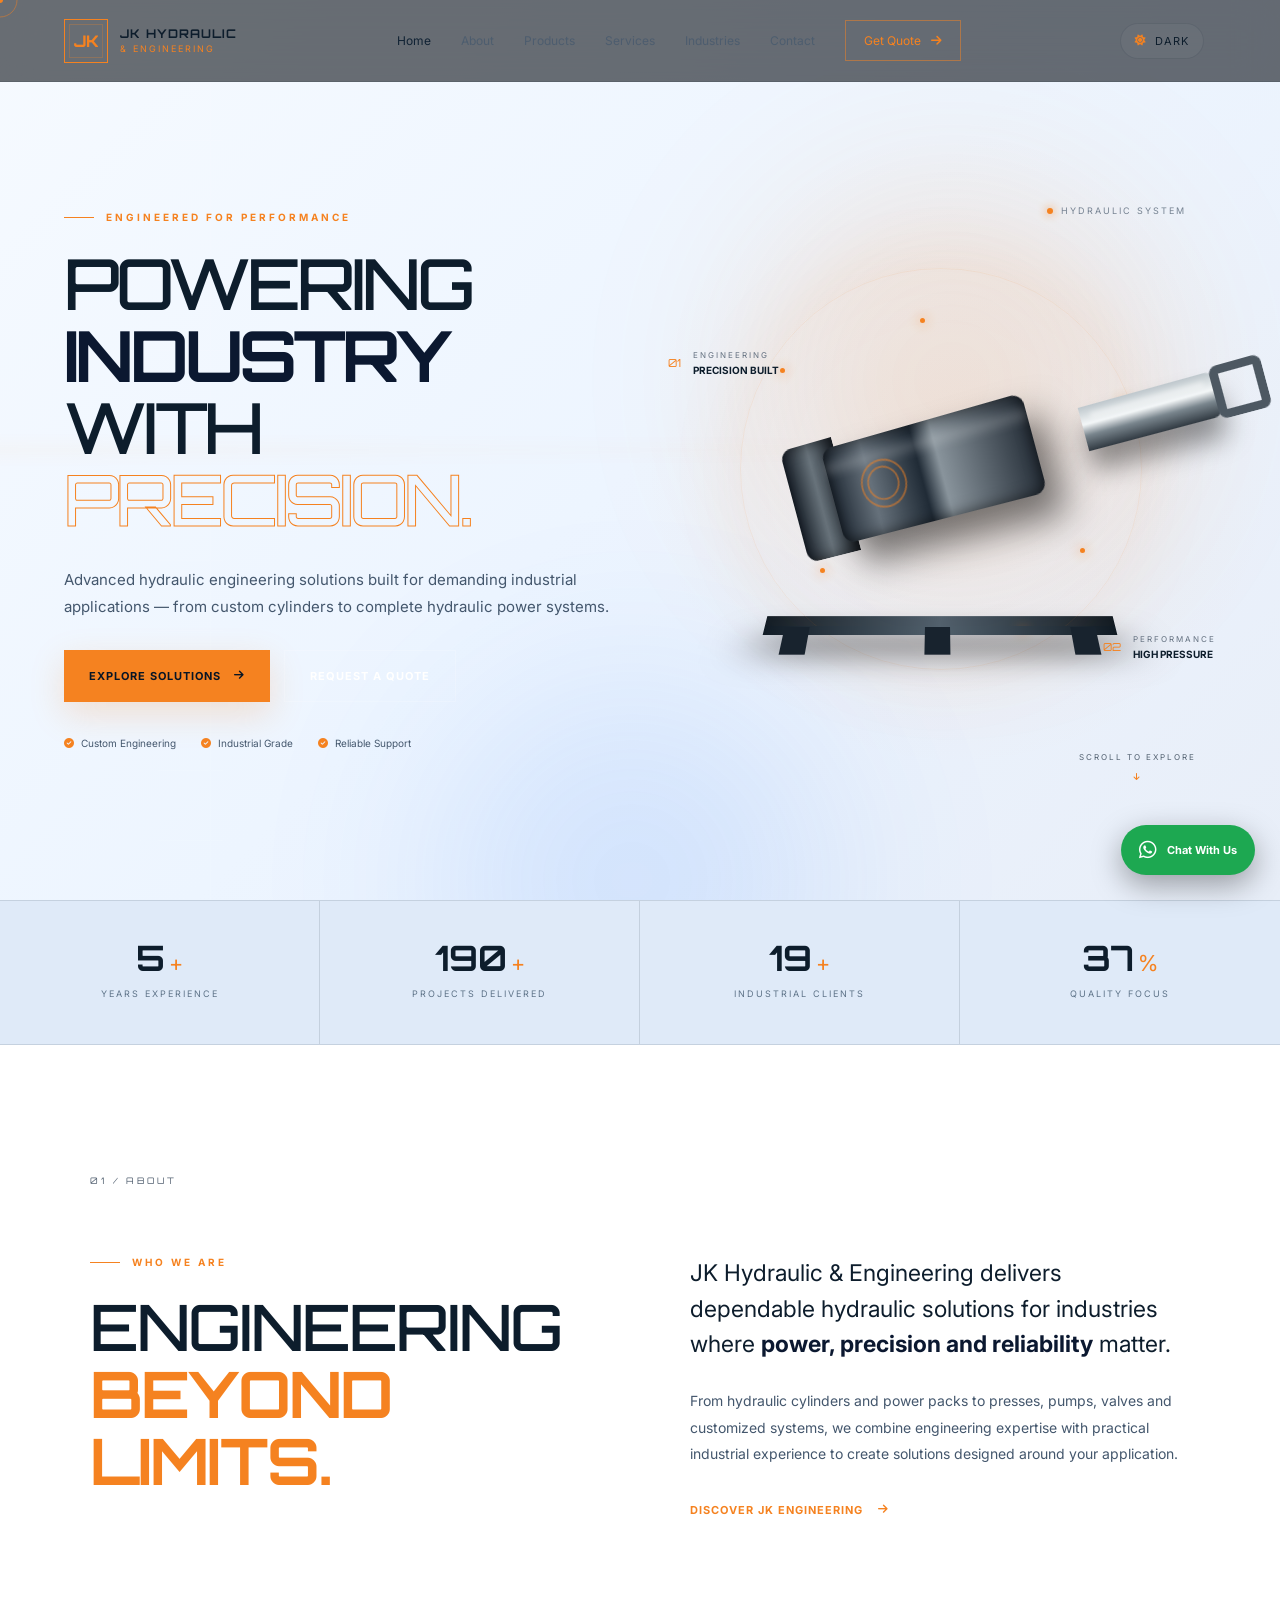
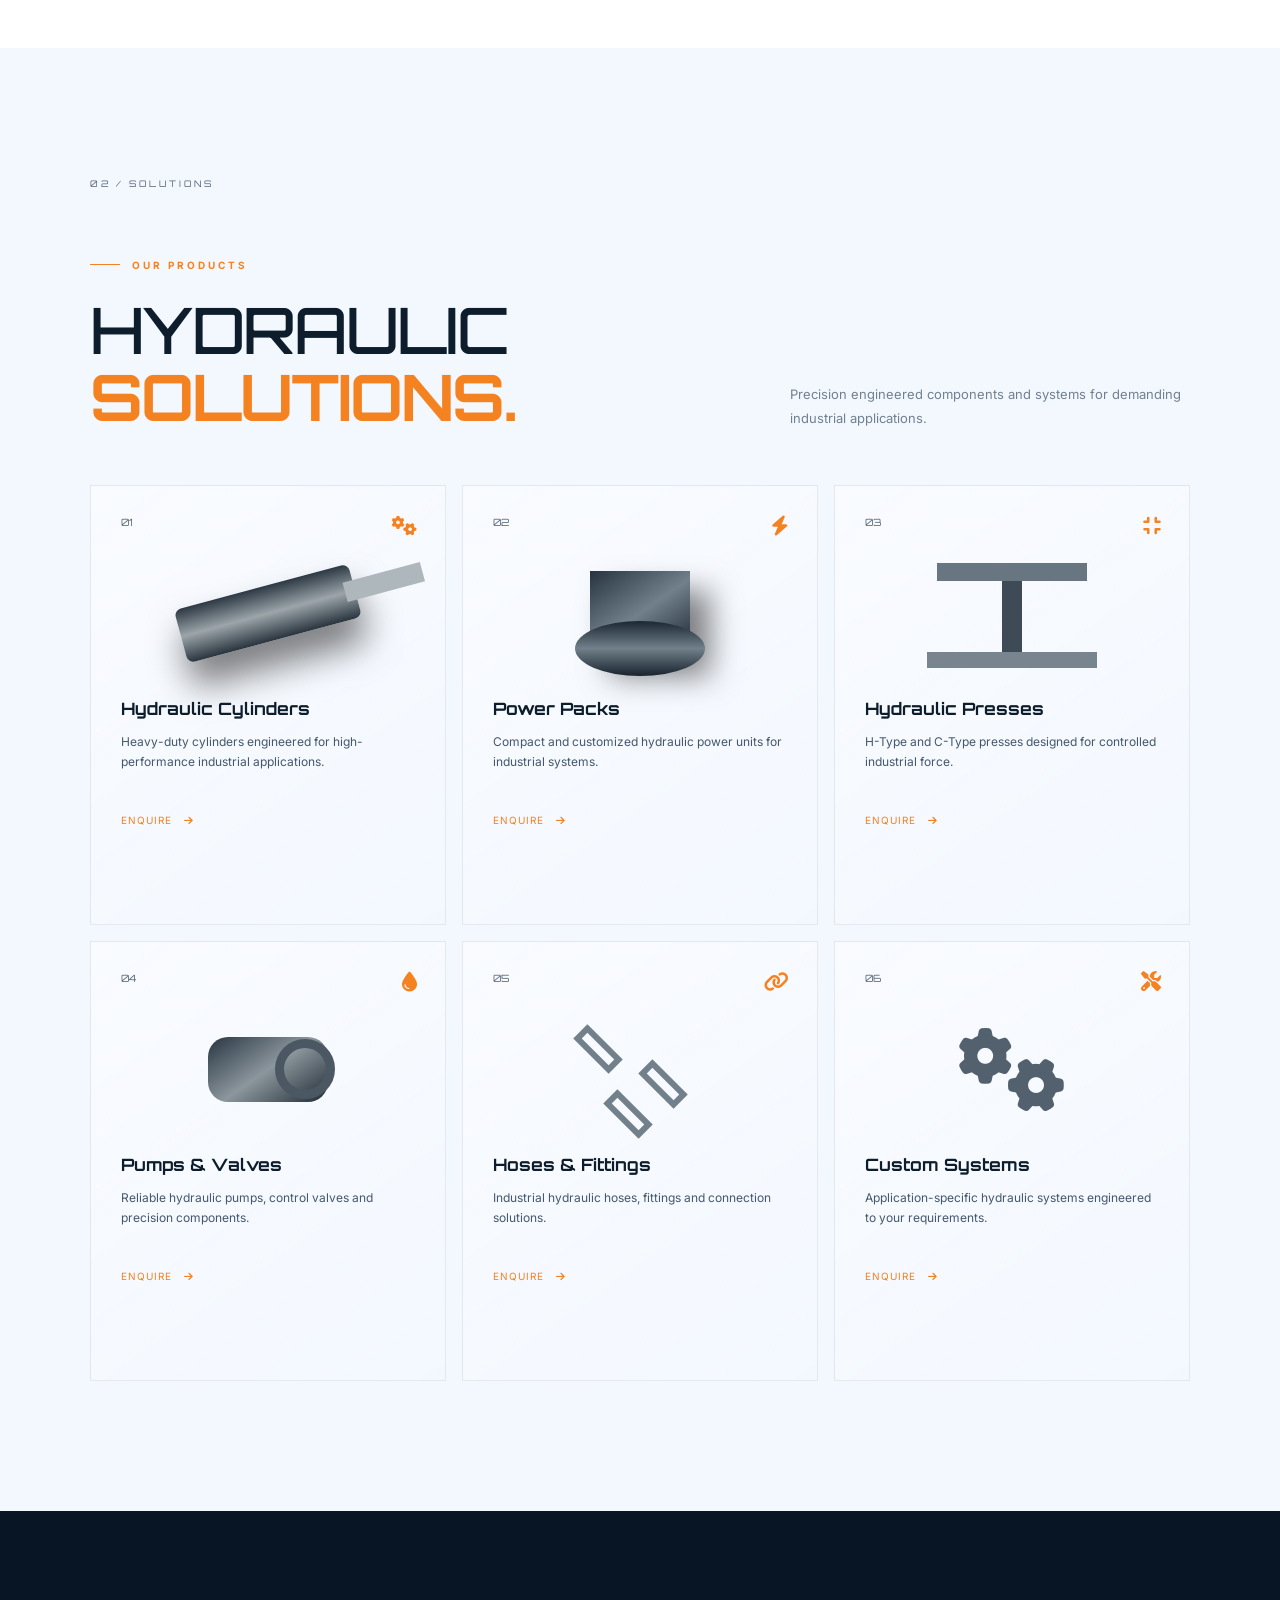
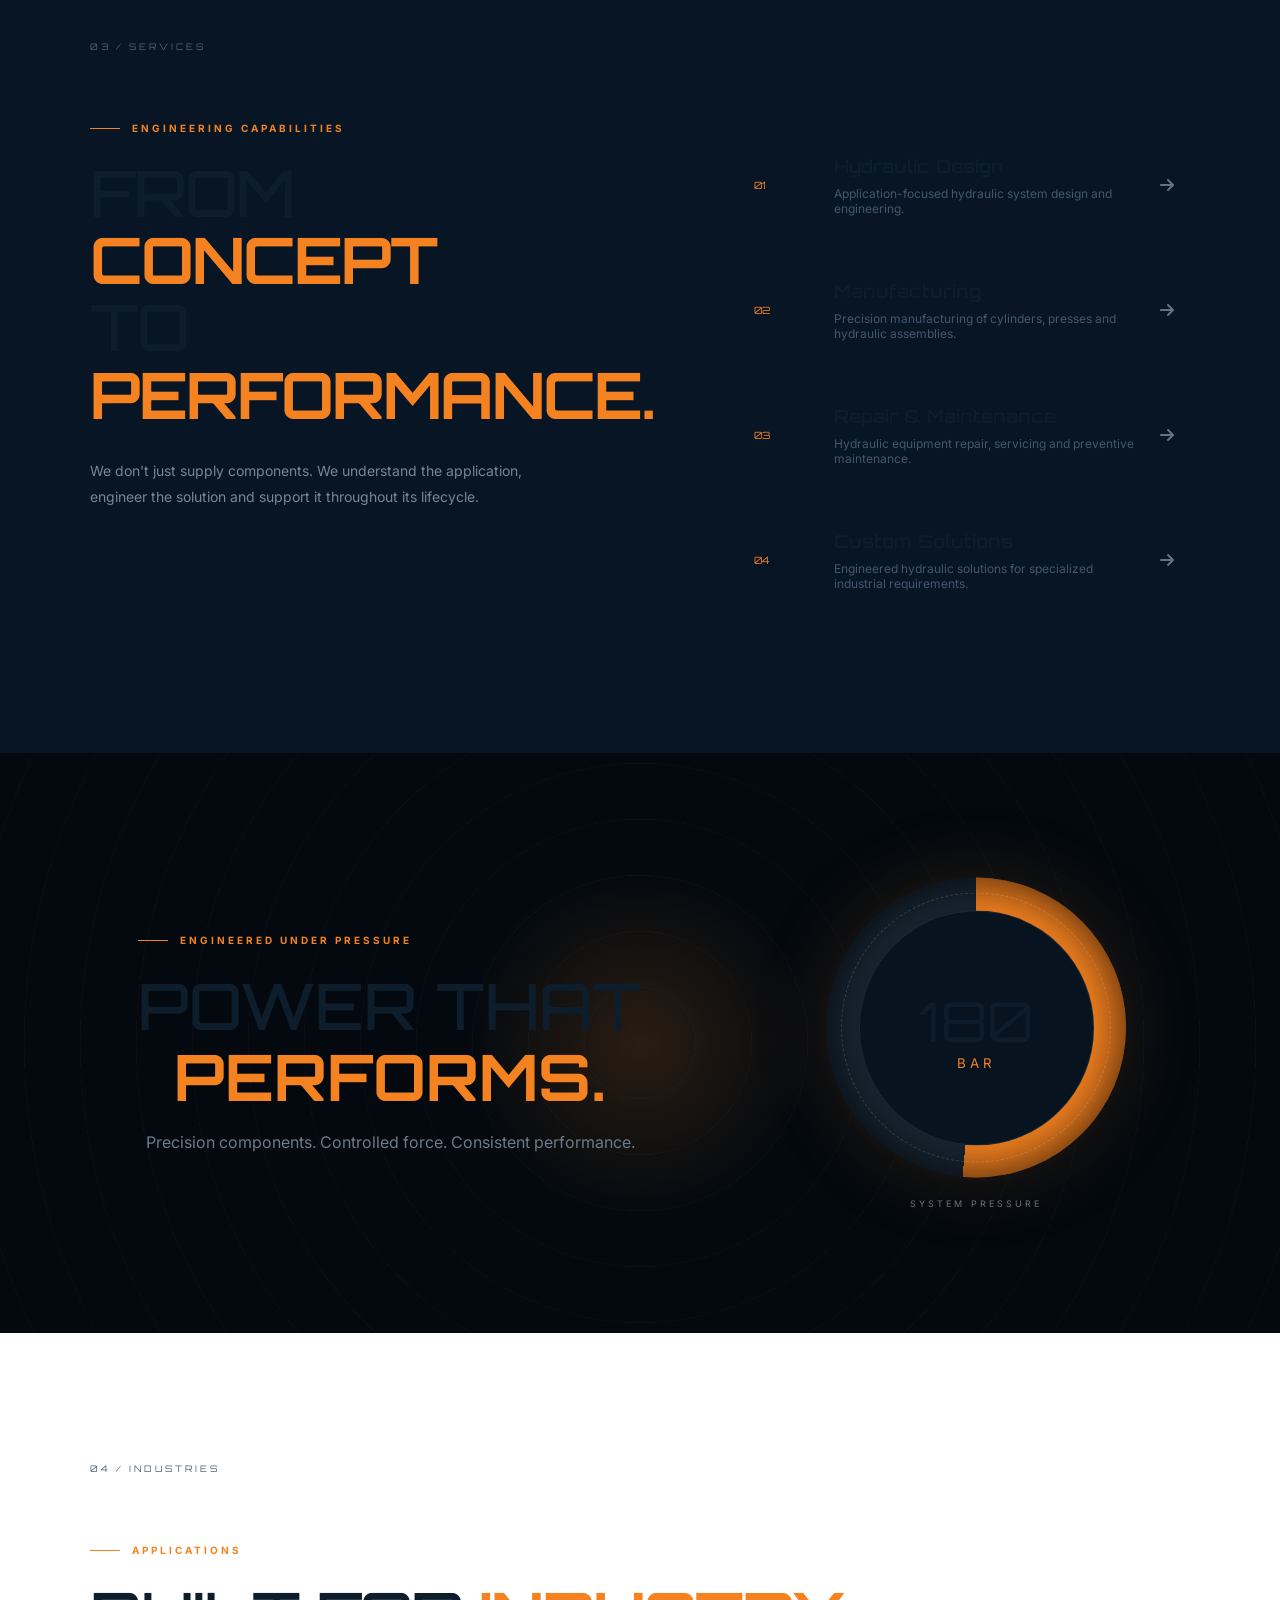
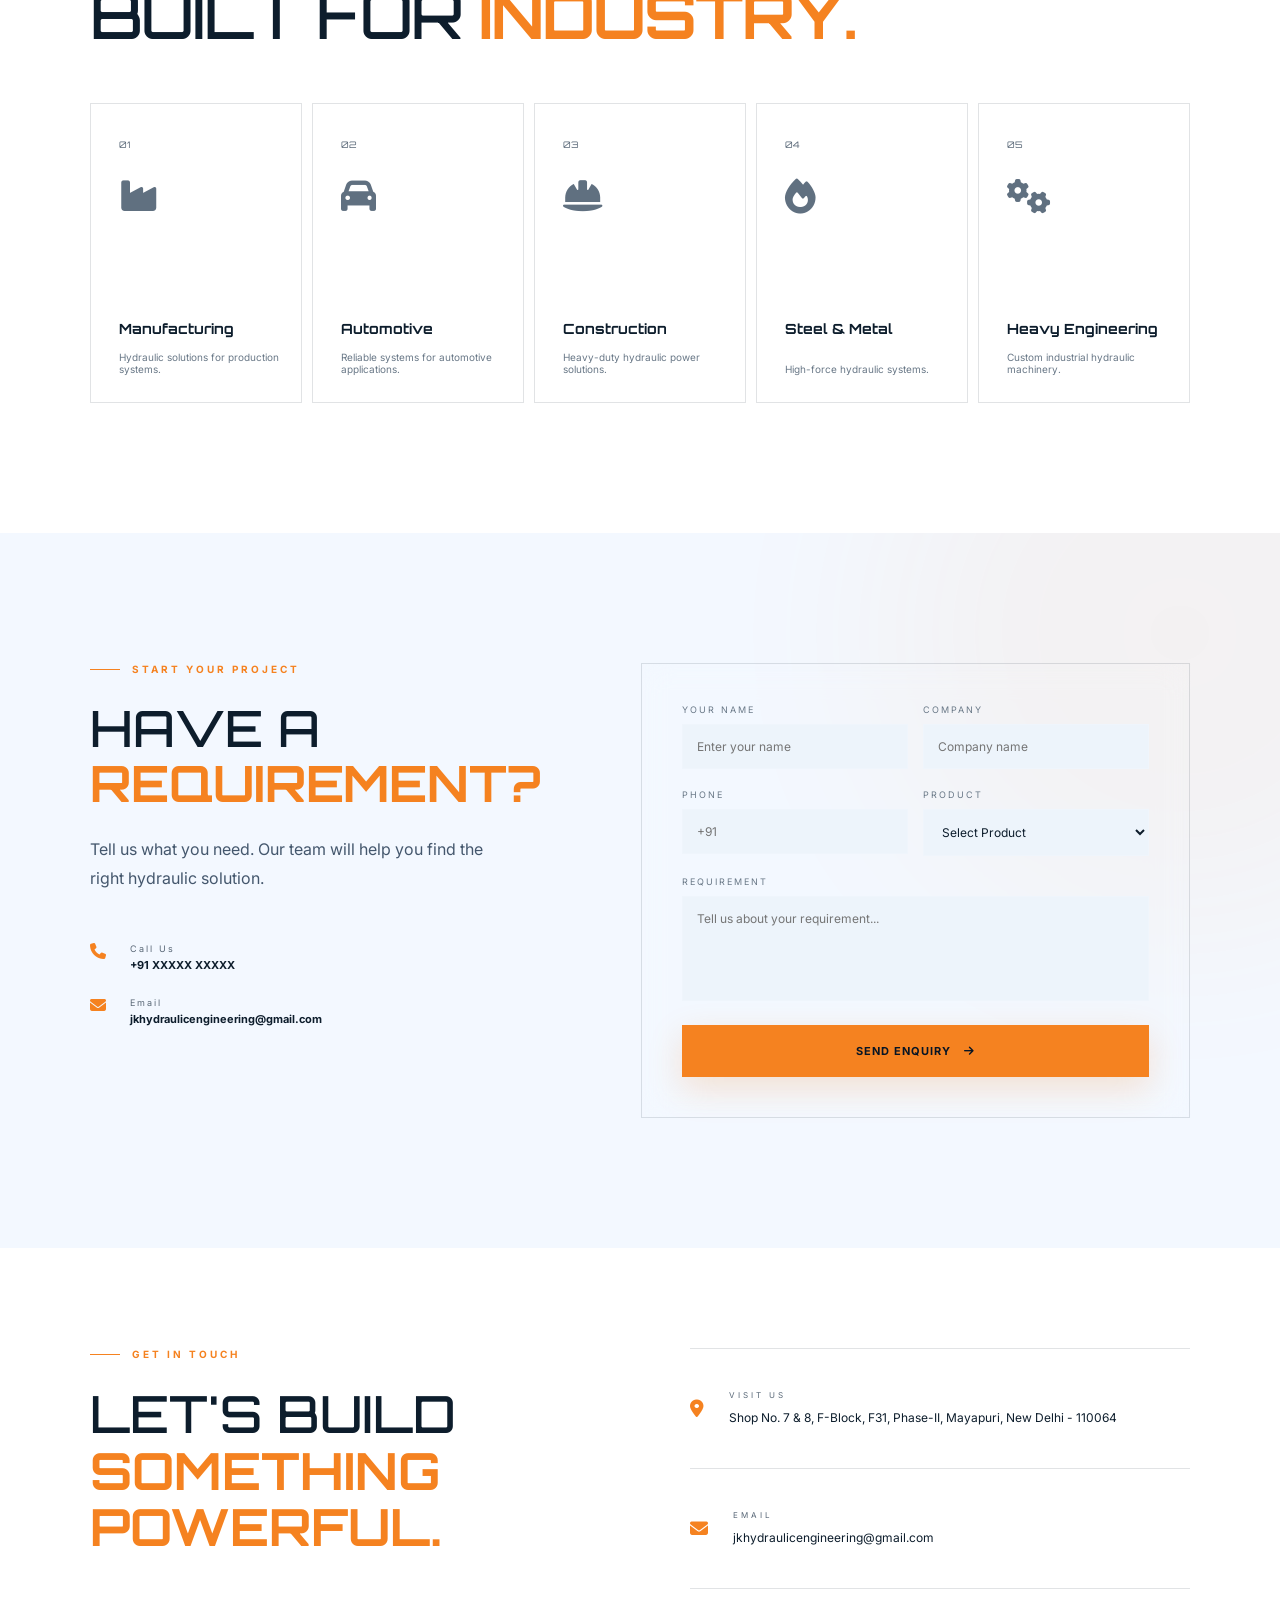
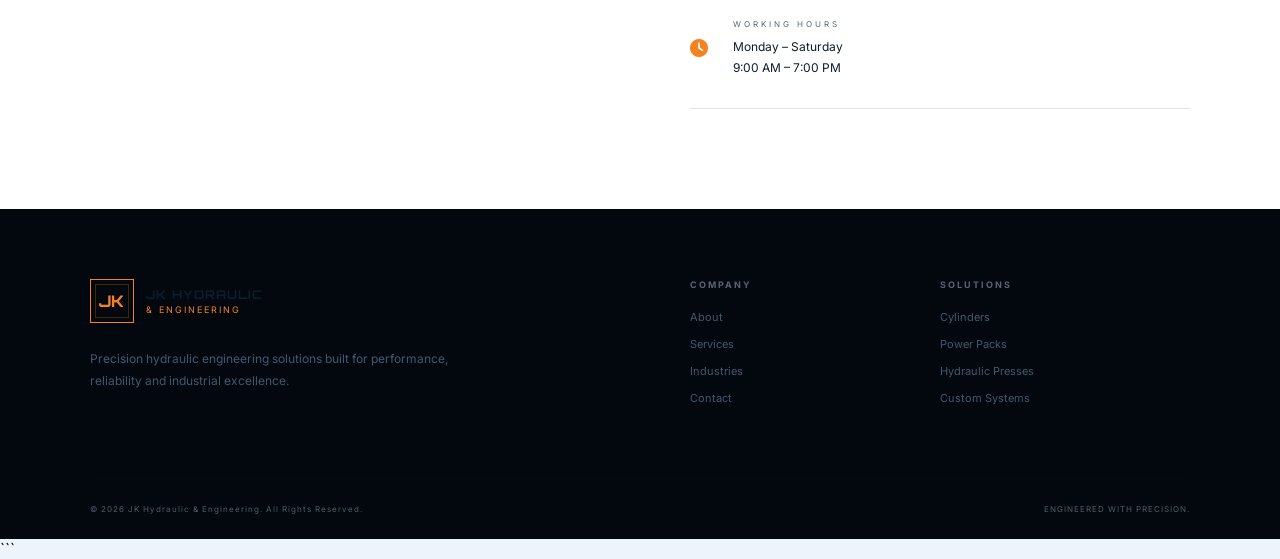
==== jk.html @ 3563a5c1 "Initial commit" ====
<!DOCTYPE html>
<html lang="en">
<head>
    <meta charset="UTF-8">
    <meta name="viewport" content="width=device-width, initial-scale=1.0">

    <title>JK Hydraulic & Engineering | Precision Hydraulic Solutions</title>

    <meta name="description"
          content="JK Hydraulic & Engineering provides hydraulic cylinders, power packs, presses, pumps, valves, jacks, hoses, fittings and customized hydraulic engineering solutions.">

    <link rel="preconnect" href="https://fonts.googleapis.com">
    <link rel="preconnect" href="https://fonts.gstatic.com" crossorigin>

    <link href="https://fonts.googleapis.com/css2?family=Inter:wght@300;400;500;600;700;800;900&family=Orbitron:wght@500;600;700;800&display=swap"
          rel="stylesheet">

    <link rel="stylesheet"
          href="https://cdnjs.cloudflare.com/ajax/libs/font-awesome/6.5.2/css/all.min.css">

    <link rel="stylesheet" href="style.css">
</head>

<body>

<!-- ================= PRELOADER ================= -->

<div id="loader">
    <div class="loader-logo">JK</div>
    <div class="loader-line"></div>
    <p>HYDRAULIC ENGINEERING</p>
</div>


<!-- ================= CURSOR ================= -->

<div class="cursor"></div>
<div class="cursor-ring"></div>


<!-- ================= HEADER ================= -->

<header class="header">

    <a href="#home" class="logo">
        <div class="logo-mark">JK</div>

        <div class="logo-text">
            <strong>JK HYDRAULIC</strong>
            <span>& ENGINEERING</span>
        </div>
    </a>


    <nav class="navbar">

        <a href="#home" class="active">Home</a>
        <a href="#about">About</a>
        <a href="#products">Products</a>
        <a href="#services">Services</a>
        <a href="#industries">Industries</a>
        <a href="#contact">Contact</a>

        <a href="#quote" class="nav-quote">
            Get Quote
            <i class="fa-solid fa-arrow-right"></i>
        </a>

    </nav>


    <button class="theme-toggle" id="themeToggle" aria-label="Toggle theme">
        <i class="fa-solid fa-moon"></i>
        <span>Light</span>
    </button>

    <button class="menu-btn" id="menuBtn">
        <span></span>
        <span></span>
        <span></span>
    </button>

</header>



<!-- ================= HERO ================= -->

<main>

<section class="hero" id="home">

    <div class="hero-grid"></div>

    <div class="hero-glow glow-one"></div>
    <div class="hero-glow glow-two"></div>


    <div class="hero-content">

        <div class="eyebrow">
            <span></span>
            ENGINEERED FOR PERFORMANCE
        </div>


        <h1>
            POWERING
            <strong>INDUSTRY</strong>
            <br>
            WITH <em>PRECISION.</em>
        </h1>


        <p class="hero-description">
            Advanced hydraulic engineering solutions built for
            demanding industrial applications — from custom cylinders
            to complete hydraulic power systems.
        </p>


        <div class="hero-buttons">

            <a href="#products" class="btn btn-primary">
                Explore Solutions
                <i class="fa-solid fa-arrow-right"></i>
            </a>

            <a href="#quote" class="btn btn-outline">
                Request a Quote
            </a>

        </div>


        <div class="hero-trust">

            <div class="trust-item">
                <i class="fa-solid fa-circle-check"></i>
                <span>Custom Engineering</span>
            </div>

            <div class="trust-item">
                <i class="fa-solid fa-circle-check"></i>
                <span>Industrial Grade</span>
            </div>

            <div class="trust-item">
                <i class="fa-solid fa-circle-check"></i>
                <span>Reliable Support</span>
            </div>

        </div>

    </div>



    <!-- 3D MACHINE AREA -->

    <div class="hero-machine">

        <div class="machine-label label-top">
            <span class="dot"></span>
            HYDRAULIC SYSTEM
        </div>


        <div class="machine-scene" id="machineScene">

            <div class="cylinder">

                <div class="cylinder-cap"></div>

                <div class="cylinder-body">

                    <div class="body-highlight"></div>

                    <div class="pressure-ring ring-1"></div>
                    <div class="pressure-ring ring-2"></div>

                </div>

                <div class="rod">
                    <div class="rod-shine"></div>
                </div>

                <div class="rod-end"></div>

            </div>


            <div class="base-platform">
                <div></div>
                <div></div>
                <div></div>
            </div>


            <div class="pressure-particles">

                <span></span>
                <span></span>
                <span></span>
                <span></span>
                <span></span>
                <span></span>

            </div>

        </div>


        <div class="machine-spec spec-one">
            <span>01</span>
            <div>
                <small>ENGINEERING</small>
                <strong>PRECISION BUILT</strong>
            </div>
        </div>


        <div class="machine-spec spec-two">
            <span>02</span>
            <div>
                <small>PERFORMANCE</small>
                <strong>HIGH PRESSURE</strong>
            </div>
        </div>


        <div class="scroll-indicator">
            <span>SCROLL TO EXPLORE</span>
            <i class="fa-solid fa-arrow-down"></i>
        </div>

    </div>

</section>



<!-- ================= STATS ================= -->

<section class="stats">

    <div class="stat">
        <strong data-count="15">0</strong>
        <span>+</span>
        <p>Years Experience</p>
    </div>

    <div class="stat">
        <strong data-count="500">0</strong>
        <span>+</span>
        <p>Projects Delivered</p>
    </div>

    <div class="stat">
        <strong data-count="50">0</strong>
        <span>+</span>
        <p>Industrial Clients</p>
    </div>

    <div class="stat">
        <strong data-count="99">0</strong>
        <span>%</span>
        <p>Quality Focus</p>
    </div>

</section>



<!-- ================= ABOUT ================= -->

<section class="section about" id="about">

    <div class="section-number">01 / ABOUT</div>


    <div class="about-grid">

        <div class="section-heading">

            <div class="eyebrow">
                <span></span>
                WHO WE ARE
            </div>

            <h2>
                ENGINEERING
                <br>
                <strong>BEYOND LIMITS.</strong>
            </h2>

        </div>


        <div class="about-content">

            <p class="large-text">
                JK Hydraulic & Engineering delivers dependable
                hydraulic solutions for industries where
                <strong>power, precision and reliability</strong>
                matter.
            </p>

            <p>
                From hydraulic cylinders and power packs to presses,
                pumps, valves and customized systems, we combine
                engineering expertise with practical industrial
                experience to create solutions designed around
                your application.
            </p>


            <a href="#contact" class="text-link">
                Discover JK Engineering
                <i class="fa-solid fa-arrow-right"></i>
            </a>

        </div>

    </div>

</section>



<!-- ================= PRODUCTS ================= -->

<section class="section products" id="products">

    <div class="section-number">02 / SOLUTIONS</div>


    <div class="section-title-row">

        <div>

            <div class="eyebrow">
                <span></span>
                OUR PRODUCTS
            </div>

            <h2>
                HYDRAULIC
                <strong>SOLUTIONS.</strong>
            </h2>

        </div>

        <p>
            Precision engineered components and systems
            for demanding industrial applications.
        </p>

    </div>


    <div class="product-grid">


        <article class="product-card featured">

            <div class="product-number">01</div>

            <div class="product-icon">
                <i class="fa-solid fa-gears"></i>
            </div>

            <div class="product-visual">
                <div class="mini-cylinder"></div>
            </div>

            <div class="product-info">
                <h3>Hydraulic Cylinders</h3>
                <p>
                    Heavy-duty cylinders engineered for
                    high-performance industrial applications.
                </p>

                <a href="#quote">
                    Enquire
                    <i class="fa-solid fa-arrow-right"></i>
                </a>
            </div>

        </article>



        <article class="product-card">

            <div class="product-number">02</div>

            <div class="product-icon">
                <i class="fa-solid fa-bolt"></i>
            </div>

            <div class="product-visual powerpack">
                <div class="power-box"></div>
                <div class="power-tank"></div>
            </div>

            <div class="product-info">
                <h3>Power Packs</h3>
                <p>
                    Compact and customized hydraulic power
                    units for industrial systems.
                </p>

                <a href="#quote">
                    Enquire
                    <i class="fa-solid fa-arrow-right"></i>
                </a>
            </div>

        </article>



        <article class="product-card">

            <div class="product-number">03</div>

            <div class="product-icon">
                <i class="fa-solid fa-compress"></i>
            </div>

            <div class="product-visual press">
                <div class="press-top"></div>
                <div class="press-column"></div>
                <div class="press-bed"></div>
            </div>

            <div class="product-info">
                <h3>Hydraulic Presses</h3>
                <p>
                    H-Type and C-Type presses designed
                    for controlled industrial force.
                </p>

                <a href="#quote">
                    Enquire
                    <i class="fa-solid fa-arrow-right"></i>
                </a>
            </div>

        </article>



        <article class="product-card">

            <div class="product-number">04</div>

            <div class="product-icon">
                <i class="fa-solid fa-droplet"></i>
            </div>

            <div class="product-visual pump">
                <div class="pump-body"></div>
                <div class="pump-wheel"></div>
            </div>

            <div class="product-info">
                <h3>Pumps & Valves</h3>
                <p>
                    Reliable hydraulic pumps, control valves
                    and precision components.
                </p>

                <a href="#quote">
                    Enquire
                    <i class="fa-solid fa-arrow-right"></i>
                </a>
            </div>

        </article>



        <article class="product-card">

            <div class="product-number">05</div>

            <div class="product-icon">
                <i class="fa-solid fa-link"></i>
            </div>

            <div class="product-visual fittings">
                <div></div>
                <div></div>
                <div></div>
            </div>

            <div class="product-info">
                <h3>Hoses & Fittings</h3>
                <p>
                    Industrial hydraulic hoses, fittings and
                    connection solutions.
                </p>

                <a href="#quote">
                    Enquire
                    <i class="fa-solid fa-arrow-right"></i>
                </a>
            </div>

        </article>



        <article class="product-card">

            <div class="product-number">06</div>

            <div class="product-icon">
                <i class="fa-solid fa-screwdriver-wrench"></i>
            </div>

            <div class="product-visual custom">
                <i class="fa-solid fa-gears"></i>
            </div>

            <div class="product-info">
                <h3>Custom Systems</h3>
                <p>
                    Application-specific hydraulic systems
                    engineered to your requirements.
                </p>

                <a href="#quote">
                    Enquire
                    <i class="fa-solid fa-arrow-right"></i>
                </a>
            </div>

        </article>

    </div>

</section>



<!-- ================= SERVICES ================= -->

<section class="section services" id="services">

    <div class="section-number">03 / SERVICES</div>


    <div class="services-layout">

        <div class="services-intro">

            <div class="eyebrow">
                <span></span>
                ENGINEERING CAPABILITIES
            </div>

            <h2>
                FROM
                <strong>CONCEPT</strong>
                <br>
                TO
                <strong>PERFORMANCE.</strong>
            </h2>

            <p>
                We don't just supply components. We understand
                the application, engineer the solution and
                support it throughout its lifecycle.
            </p>

        </div>


        <div class="service-list">

            <div class="service-item">

                <div class="service-num">01</div>

                <div class="service-main">
                    <h3>Hydraulic Design</h3>
                    <p>
                        Application-focused hydraulic system
                        design and engineering.
                    </p>
                </div>

                <i class="fa-solid fa-arrow-right"></i>

            </div>


            <div class="service-item">

                <div class="service-num">02</div>

                <div class="service-main">
                    <h3>Manufacturing</h3>
                    <p>
                        Precision manufacturing of cylinders,
                        presses and hydraulic assemblies.
                    </p>
                </div>

                <i class="fa-solid fa-arrow-right"></i>

            </div>


            <div class="service-item">

                <div class="service-num">03</div>

                <div class="service-main">
                    <h3>Repair & Maintenance</h3>
                    <p>
                        Hydraulic equipment repair, servicing
                        and preventive maintenance.
                    </p>
                </div>

                <i class="fa-solid fa-arrow-right"></i>

            </div>


            <div class="service-item">

                <div class="service-num">04</div>

                <div class="service-main">
                    <h3>Custom Solutions</h3>
                    <p>
                        Engineered hydraulic solutions for
                        specialized industrial requirements.
                    </p>
                </div>

                <i class="fa-solid fa-arrow-right"></i>

            </div>

        </div>

    </div>

</section>



<!-- ================= PRESSURE SECTION ================= -->

<section class="pressure-section">

    <div class="pressure-bg"></div>

    <div class="pressure-content">

        <div class="eyebrow">
            <span></span>
            ENGINEERED UNDER PRESSURE
        </div>

        <h2>
            POWER THAT
            <strong>PERFORMS.</strong>
        </h2>

        <p>
            Precision components. Controlled force.
            Consistent performance.
        </p>

    </div>


    <div class="pressure-gauge">

        <div class="gauge-circle">

            <div class="gauge-inner">

                <span class="gauge-value" id="pressureValue">
                    0
                </span>

                <small>BAR</small>

            </div>

        </div>

        <div class="gauge-label">
            SYSTEM PRESSURE
        </div>

    </div>

</section>



<!-- ================= INDUSTRIES ================= -->

<section class="section industries" id="industries">

    <div class="section-number">04 / INDUSTRIES</div>

    <div class="section-title-row">

        <div>

            <div class="eyebrow">
                <span></span>
                APPLICATIONS
            </div>

            <h2>
                BUILT FOR
                <strong>INDUSTRY.</strong>
            </h2>

        </div>

    </div>


    <div class="industry-grid">

        <div class="industry-card">
            <span>01</span>
            <i class="fa-solid fa-industry"></i>
            <h3>Manufacturing</h3>
            <p>Hydraulic solutions for production systems.</p>
        </div>

        <div class="industry-card">
            <span>02</span>
            <i class="fa-solid fa-car"></i>
            <h3>Automotive</h3>
            <p>Reliable systems for automotive applications.</p>
        </div>

        <div class="industry-card">
            <span>03</span>
            <i class="fa-solid fa-helmet-safety"></i>
            <h3>Construction</h3>
            <p>Heavy-duty hydraulic power solutions.</p>
        </div>

        <div class="industry-card">
            <span>04</span>
            <i class="fa-solid fa-fire"></i>
            <h3>Steel & Metal</h3>
            <p>High-force hydraulic systems.</p>
        </div>

        <div class="industry-card">
            <span>05</span>
            <i class="fa-solid fa-gears"></i>
            <h3>Heavy Engineering</h3>
            <p>Custom industrial hydraulic machinery.</p>
        </div>

    </div>

</section>



<!-- ================= QUOTE ================= -->

<section class="quote-section" id="quote">

    <div class="quote-glow"></div>

    <div class="quote-wrapper">

        <div class="quote-text">

            <div class="eyebrow">
                <span></span>
                START YOUR PROJECT
            </div>

            <h2>
                HAVE A
                <strong>REQUIREMENT?</strong>
            </h2>

            <p>
                Tell us what you need. Our team will help you
                find the right hydraulic solution.
            </p>


            <div class="quote-contact">

                <div>
                    <i class="fa-solid fa-phone"></i>
                    <span>Call Us</span>
                    <strong>+91 XXXXX XXXXX</strong>
                </div>

                <div>
                    <i class="fa-solid fa-envelope"></i>
                    <span>Email</span>
                    <strong>jkhydraulicengineering@gmail.com</strong>
                </div>

            </div>

        </div>


        <form class="quote-form" id="quoteForm">

            <div class="form-row">

                <div class="input-group">
                    <label>Your Name</label>
                    <input type="text" required placeholder="Enter your name">
                </div>

                <div class="input-group">
                    <label>Company</label>
                    <input type="text" placeholder="Company name">
                </div>

            </div>


            <div class="form-row">

                <div class="input-group">
                    <label>Phone</label>
                    <input type="tel" required placeholder="+91">
                </div>

                <div class="input-group">
                    <label>Product</label>

                    <select required>
                        <option value="">Select Product</option>
                        <option>Hydraulic Cylinder</option>
                        <option>Hydraulic Power Pack</option>
                        <option>Hydraulic Press</option>
                        <option>Pumps & Valves</option>
                        <option>Hoses & Fittings</option>
                        <option>Custom Hydraulic System</option>
                        <option>Repair & Maintenance</option>
                    </select>

                </div>

            </div>


            <div class="input-group">

                <label>Requirement</label>

                <textarea rows="5"
                          placeholder="Tell us about your requirement..."></textarea>

            </div>


            <button type="submit" class="btn btn-primary submit-btn">
                Send Enquiry
                <i class="fa-solid fa-arrow-right"></i>
            </button>

        </form>

    </div>

</section>



<!-- ================= CONTACT ================= -->

<section class="contact" id="contact">

    <div class="contact-left">

        <div class="eyebrow">
            <span></span>
            GET IN TOUCH
        </div>

        <h2>
            LET'S BUILD
            <strong>SOMETHING POWERFUL.</strong>
        </h2>

    </div>


    <div class="contact-right">

        <div class="contact-line">

            <i class="fa-solid fa-location-dot"></i>

            <div>
                <span>VISIT US</span>

                <p>
                    Shop No. 7 & 8, F-Block, F31,
                    Phase-II, Mayapuri,
                    New Delhi - 110064
                </p>
            </div>

        </div>


        <div class="contact-line">

            <i class="fa-solid fa-envelope"></i>

            <div>
                <span>EMAIL</span>

                <p>
                    jkhydraulicengineering@gmail.com
                </p>
            </div>

        </div>


        <div class="contact-line">

            <i class="fa-solid fa-clock"></i>

            <div>
                <span>WORKING HOURS</span>

                <p>
                    Monday – Saturday
                    <br>
                    9:00 AM – 7:00 PM
                </p>
            </div>

        </div>

    </div>

</section>



<!-- ================= FOOTER ================= -->

<footer>

    <div class="footer-top">

        <div class="footer-brand">

            <a href="#home" class="logo">

                <div class="logo-mark">JK</div>

                <div class="logo-text">
                    <strong>JK HYDRAULIC</strong>
                    <span>& ENGINEERING</span>
                </div>

            </a>

            <p>
                Precision hydraulic engineering solutions
                built for performance, reliability and
                industrial excellence.
            </p>

        </div>


        <div class="footer-links">

            <div>
                <h4>COMPANY</h4>
                <a href="#about">About</a>
                <a href="#services">Services</a>
                <a href="#industries">Industries</a>
                <a href="#contact">Contact</a>
            </div>


            <div>
                <h4>SOLUTIONS</h4>
                <a href="#products">Cylinders</a>
                <a href="#products">Power Packs</a>
                <a href="#products">Hydraulic Presses</a>
                <a href="#products">Custom Systems</a>
            </div>

        </div>

    </div>


    <div class="footer-bottom">

        <span>
            © 2026 JK Hydraulic & Engineering.
            All Rights Reserved.
        </span>

        <span>
            ENGINEERED WITH PRECISION.
        </span>

    </div>

</footer>



<!-- ================= WHATSAPP ================= -->

<a href="https://wa.me/919136661641"
   class="whatsapp"
   target="_blank"
   aria-label="WhatsApp">

    <i class="fa-brands fa-whatsapp"></i>

    <span>Chat With Us</span>

</a>


<div id="toast">
    Thank you! Your enquiry has been received.
</div>


<script src="script_fixed.js"></script>

</body>
</html>
```
---- style.css ----
/* =====================================================
   JK HYDRAULIC & ENGINEERING
   PREMIUM INDUSTRIAL WEBSITE
===================================================== */

:root{
    --navy:#071525;
    --navy2:#0b2138;
    --orange:#f58220;
    --orange-light:#ff9d45;
    --steel:#8b9aaa;
    --white:#f7f9fc;
    --muted:#8d9aaa;
    --line:rgba(255,255,255,.10);
    --glass:rgba(255,255,255,.045);
    --black:#03080e;
    --bg-body:#071525;
    --bg-body-2:#091a2c;
    --bg-panel:#0a1726;
    --bg-soft:#040c14;
    --bg-hero:linear-gradient(135deg,#061321,#091a2c 50%,#040b12);
    --text:#f7f9fc;
    --text-strong:#ffffff;
    --text-soft:#8997a7;
    --text-muted:#647180;
    --nav-text:#aab5c2;
    --nav-text-hover:#ffffff;
    --header-bg:rgba(3,8,14,.58);
    --header-bg-strong:rgba(3,8,14,.88);
    --panel-light:#ffffff;
    --border-light:rgba(255,255,255,.08);
    --shadow:rgba(0,0,0,.35);
}

body.light-theme{
    --bg-body:#edf4fb;
    --bg-body-2:#dfeaf8;
    --bg-panel:#ffffff;
    --bg-soft:#f3f8ff;
    --bg-hero:linear-gradient(135deg,#f6faff,#edf5ff 50%,#e8eef8);
    --text:#0d1d2c;
    --text-strong:#0b1830;
    --text-soft:#44576d;
    --text-muted:#5e7388;
    --nav-text:#4d5d6f;
    --nav-text-hover:#102234;
    --line:rgba(11,24,42,.12);
    --glass:rgba(255,255,255,.55);
    --header-bg:rgba(255,255,255,.72);
    --header-bg-strong:rgba(255,255,255,.92);
    --panel-light:#f9fbff;
    --border-light:rgba(16,34,52,.08);
    --shadow:rgba(33,61,92,.14);
}

*{
    margin:0;
    padding:0;
    box-sizing:border-box;
}

html{
    scroll-behavior:smooth;
}

body{
    background:var(--bg-body);
    color:var(--text);
    font-family:"Inter",sans-serif;
    overflow-x:hidden;
    transition:background .35s ease,color .35s ease;
}

body::-webkit-scrollbar{
    width:7px;
}

body::-webkit-scrollbar-track{
    background:#03080e;
}

body::-webkit-scrollbar-thumb{
    background:var(--orange);
    border-radius:20px;
}

a{
    text-decoration:none;
    color:inherit;
}

button,
input,
textarea,
select{
    font-family:inherit;
}

button{
    cursor:pointer;
}


/* =====================================================
   LOADER
===================================================== */

#loader{
    position:fixed;
    inset:0;
    background:#03080e;
    z-index:99999;
    display:flex;
    flex-direction:column;
    align-items:center;
    justify-content:center;
    transition:.7s ease;
}

#loader.hide{
    opacity:0;
    visibility:hidden;
}

.loader-logo{
    width:80px;
    height:80px;
    border:2px solid var(--orange);
    display:grid;
    place-items:center;
    font-family:"Orbitron";
    font-size:30px;
    font-weight:800;
    box-shadow:0 0 50px rgba(245,130,32,.3);
}

.loader-line{
    width:160px;
    height:2px;
    background:linear-gradient(90deg,transparent,var(--orange),transparent);
    margin-top:25px;
    animation:loaderLine 1.5s infinite;
}

#loader p{
    margin-top:15px;
    color:#758395;
    font-size:10px;
    letter-spacing:4px;
}

@keyframes loaderLine{
    0%{transform:scaleX(0)}
    50%{transform:scaleX(1)}
    100%{transform:scaleX(0)}
}


/* =====================================================
   CURSOR
===================================================== */

.cursor,
.cursor-ring{
    position:fixed;
    pointer-events:none;
    z-index:10000;
    border-radius:50%;
    transform:translate(-50%,-50%);
}

.cursor{
    width:6px;
    height:6px;
    background:var(--orange);
}

.cursor-ring{
    width:35px;
    height:35px;
    border:1px solid rgba(245,130,32,.5);
    transition:.08s;
}

@media(max-width:900px){
    .cursor,
    .cursor-ring{
        display:none;
    }
}


/* =====================================================
   HEADER
===================================================== */

.header{
    position:fixed;
    top:0;
    left:0;
    width:100%;
    height:82px;
    padding:0 5%;
    display:flex;
    align-items:center;
    justify-content:space-between;
    z-index:5000;
    background:var(--header-bg);
    backdrop-filter:blur(20px);
    border-bottom:1px solid var(--line);
}

.logo{
    display:flex;
    align-items:center;
    gap:12px;
}

.logo-mark{
    width:44px;
    height:44px;
    display:grid;
    place-items:center;
    border:1px solid var(--orange);
    color:var(--orange);
    font-family:"Orbitron";
    font-weight:800;
    position:relative;
}

.logo-mark:after{
    content:"";
    position:absolute;
    inset:4px;
    border:1px solid rgba(245,130,32,.25);
}

.logo-text{
    display:flex;
    flex-direction:column;
    line-height:1.1;
}

.logo-text strong{
    font-family:"Orbitron";
    font-size:12px;
    letter-spacing:1px;
}

.logo-text span{
    font-size:9px;
    color:var(--orange);
    letter-spacing:2px;
    margin-top:4px;
}

.navbar{
    display:flex;
    align-items:center;
    gap:30px;
}

.navbar a{
    color:var(--nav-text);
    font-size:12px;
    transition:.3s;
}

.navbar a:hover,
.navbar a.active{
    color:var(--nav-text-hover);
}

.nav-quote{
    border:1px solid rgba(245,130,32,.5);
    padding:12px 18px;
    color:var(--orange)!important;
    display:flex;
    gap:10px;
    align-items:center;
}

.nav-quote:hover{
    background:var(--orange);
    color:#071525!important;
}

.theme-toggle,
.menu-btn{
    background:none;
    border:0;
}

.theme-toggle{
    display:inline-flex;
    align-items:center;
    gap:8px;
    padding:10px 14px;
    border:1px solid var(--line);
    background:rgba(255,255,255,.03);
    border-radius:999px;
    color:var(--text);
    font-size:11px;
    letter-spacing:1px;
    text-transform:uppercase;
    cursor:pointer;
    margin-right:12px;
}

.theme-toggle i{
    color:var(--orange);
}

.menu-btn{
    display:none;
    width:40px;
}

.menu-btn span{
    display:block;
    height:2px;
    background:var(--text);
    margin:6px;
}

.theme-toggle:hover{
    border-color:rgba(245,130,32,.35);
    transform:translateY(-1px);
}


/* =====================================================
   HERO
===================================================== */

.hero{
    min-height:100vh;
    position:relative;
    display:grid;
    grid-template-columns:52% 48%;
    align-items:center;
    padding:130px 5% 70px;
    overflow:hidden;
    background:
        radial-gradient(circle at 75% 50%,rgba(245,130,32,.08),transparent 30%),
        var(--bg-hero);
}

.hero-grid{
    position:absolute;
    inset:0;
    opacity:.17;
    background-image:
        linear-gradient(rgba(255,255,255,.08) 1px,transparent 1px),
        linear-gradient(90deg,rgba(255,255,255,.08) 1px,transparent 1px);
    background-size:70px 70px;
    mask-image:linear-gradient(90deg,black,transparent);
}

.hero-grid:after{
    content:"";
    position:absolute;
    inset:0;
    background:linear-gradient(transparent 48%,rgba(245,130,32,.16) 50%,transparent 52%);
    animation:scan 5s linear infinite;
}

@keyframes scan{
    from{transform:translateY(-100%)}
    to{transform:translateY(100%)}
}

.hero-glow{
    position:absolute;
    width:400px;
    height:400px;
    border-radius:50%;
    filter:blur(100px);
    opacity:.12;
}

.glow-one{
    background:var(--orange);
    right:10%;
    top:20%;
}

.glow-two{
    background:#2177ff;
    right:35%;
    bottom:-20%;
}

.hero-content{
    position:relative;
    z-index:5;
    max-width:720px;
}

.eyebrow{
    display:flex;
    align-items:center;
    gap:12px;
    color:var(--orange);
    font-size:10px;
    letter-spacing:3px;
    font-weight:700;
    margin-bottom:25px;
}

.eyebrow span{
    width:30px;
    height:1px;
    background:var(--orange);
}

.hero h1{
    font-family:"Orbitron",sans-serif;
    font-size:clamp(42px,5.5vw,85px);
    line-height:1.02;
    letter-spacing:-4px;
    font-weight:500;
}

.hero h1 strong{
    color:var(--text-strong);
}

.hero h1 em{
    color:transparent;
    -webkit-text-stroke:1px var(--orange);
    font-style:normal;
}

.hero-description{
    color:var(--text-soft);
    max-width:590px;
    line-height:1.8;
    margin:30px 0;
    font-size:15px;
}

.hero-buttons{
    display:flex;
    gap:14px;
    flex-wrap:wrap;
}

.btn{
    display:inline-flex;
    align-items:center;
    justify-content:center;
    gap:13px;
    min-height:52px;
    padding:0 25px;
    font-size:11px;
    font-weight:700;
    letter-spacing:1px;
    text-transform:uppercase;
    transition:.35s;
}

.btn-primary{
    background:var(--orange);
    color:#071525;
    box-shadow:0 12px 35px rgba(245,130,32,.2);
}

.btn-primary:hover{
    background:#ff9a3d;
    transform:translateY(-3px);
    box-shadow:0 15px 45px rgba(245,130,32,.35);
}

.btn-outline{
    border:1px solid rgba(255,255,255,.18);
    color:white;
}

.btn-outline:hover{
    border-color:var(--orange);
    color:var(--orange);
}

.hero-trust{
    display:flex;
    gap:25px;
    margin-top:35px;
}

.trust-item{
    display:flex;
    align-items:center;
    gap:7px;
    color:var(--text-soft);
    font-size:10px;
}

.trust-item i{
    color:var(--orange);
}


/* =====================================================
   3D MACHINE
===================================================== */

.hero-machine{
    height:620px;
    position:relative;
    perspective:1200px;
}

.machine-scene{
    position:absolute;
    width:500px;
    height:500px;
    left:50%;
    top:48%;
    transform:translate(-50%,-50%);
    transform-style:preserve-3d;
    transition:.15s ease-out;
}

.machine-scene:before{
    content:"";
    position:absolute;
    width:400px;
    height:400px;
    left:50px;
    top:50px;
    border-radius:50%;
    border:1px solid rgba(245,130,32,.1);
    box-shadow:
        0 0 80px rgba(245,130,32,.08),
        inset 0 0 80px rgba(245,130,32,.04);
    animation:rotateRing 18s linear infinite;
}

@keyframes rotateRing{
    to{transform:rotateZ(360deg)}
}

.cylinder{
    position:absolute;
    width:330px;
    height:120px;
    top:190px;
    left:85px;
    transform:rotate(-15deg) rotateY(-18deg);
    transform-style:preserve-3d;
    animation:floatMachine 5s ease-in-out infinite;
}

@keyframes floatMachine{
    0%,100%{transform:translateY(0) rotate(-15deg) rotateY(-18deg)}
    50%{transform:translateY(-12px) rotate(-15deg) rotateY(-18deg)}
}

.cylinder-body{
    position:absolute;
    left:45px;
    top:10px;
    width:220px;
    height:100px;
    border-radius:12px;
    background:
        linear-gradient(90deg,#202a35,#66717b 20%,#202b36 45%,#89949c 55%,#252e38);
    box-shadow:
        inset 0 0 15px rgba(0,0,0,.6),
        15px 25px 35px rgba(0,0,0,.5);
}

.body-highlight{
    position:absolute;
    width:100%;
    height:12px;
    top:15px;
    background:rgba(255,255,255,.15);
    filter:blur(4px);
}

.cylinder-cap{
    position:absolute;
    width:60px;
    height:120px;
    border-radius:12px 0 0 12px;
    background:linear-gradient(90deg,#151d26,#69747c,#252d36);
    box-shadow:inset -8px 0 15px rgba(0,0,0,.5);
}

.rod{
    position:absolute;
    width:130px;
    height:43px;
    right:-115px;
    top:39px;
    border-radius:0 8px 8px 0;
    background:linear-gradient(#bec7cc,#f4f7f8 40%,#79858d 65%,#313a42);
    box-shadow:0 20px 25px rgba(0,0,0,.4);
}

.rod-shine{
    position:absolute;
    left:10px;
    right:10px;
    height:6px;
    top:7px;
    background:rgba(255,255,255,.4);
    filter:blur(2px);
}

.rod-end{
    position:absolute;
    width:48px;
    height:50px;
    right:-160px;
    top:35px;
    border:8px solid #4d5862;
    border-radius:8px;
}

.pressure-ring{
    position:absolute;
    border:2px solid rgba(245,130,32,.5);
    border-radius:50%;
    animation:pulseRing 2s infinite;
}

.ring-1{
    width:35px;
    height:35px;
    left:40px;
    top:32px;
}

.ring-2{
    width:50px;
    height:50px;
    left:33px;
    top:25px;
    animation-delay:.4s;
}

@keyframes pulseRing{
    0%{transform:scale(.7);opacity:1}
    100%{transform:scale(1.8);opacity:0}
}

.base-platform{
    position:absolute;
    width:350px;
    height:35px;
    left:75px;
    bottom:75px;
    transform:rotateX(65deg);
    background:linear-gradient(90deg,#111c26,#52616d,#101a23);
    box-shadow:0 35px 50px rgba(0,0,0,.5);
}

.base-platform div{
    position:absolute;
    width:25px;
    height:50px;
    bottom:-35px;
    background:#18232e;
}

.base-platform div:nth-child(1){left:20px}
.base-platform div:nth-child(2){left:160px}
.base-platform div:nth-child(3){right:20px}

.pressure-particles span{
    position:absolute;
    width:5px;
    height:5px;
    background:var(--orange);
    border-radius:50%;
    box-shadow:0 0 12px var(--orange);
    animation:particle 3s infinite;
}

.pressure-particles span:nth-child(1){left:90px;top:150px}
.pressure-particles span:nth-child(2){left:430px;top:180px;animation-delay:.4s}
.pressure-particles span:nth-child(3){left:130px;top:350px;animation-delay:.8s}
.pressure-particles span:nth-child(4){left:390px;top:330px;animation-delay:1.2s}
.pressure-particles span:nth-child(5){left:230px;top:100px;animation-delay:1.6s}
.pressure-particles span:nth-child(6){left:330px;top:410px;animation-delay:2s}

@keyframes particle{
    0%,100%{transform:translateY(0);opacity:.2}
    50%{transform:translateY(-25px);opacity:1}
}

.machine-label{
    position:absolute;
    font-size:9px;
    letter-spacing:2px;
    color:#758291;
    display:flex;
    gap:8px;
    align-items:center;
}

.label-top{
    top:35px;
    right:30px;
}

.dot{
    width:6px;
    height:6px;
    border-radius:50%;
    background:var(--orange);
    box-shadow:0 0 10px var(--orange);
}

.machine-spec{
    position:absolute;
    display:flex;
    gap:12px;
    align-items:center;
}

.machine-spec span{
    font-family:"Orbitron";
    color:var(--orange);
    font-size:11px;
}

.machine-spec small{
    display:block;
    color:#647180;
    font-size:8px;
    letter-spacing:2px;
}

.machine-spec strong{
    display:block;
    font-size:10px;
    margin-top:4px;
}

.spec-one{
    left:5px;
    top:180px;
}

.spec-two{
    right:0;
    bottom:130px;
}

.scroll-indicator{
    position:absolute;
    right:20px;
    bottom:10px;
    display:flex;
    flex-direction:column;
    align-items:center;
    gap:10px;
    color:#536171;
    font-size:8px;
    letter-spacing:2px;
}

.scroll-indicator i{
    color:var(--orange);
}


/* =====================================================
   STATS
===================================================== */

.stats{
    min-height:145px;
    display:grid;
    grid-template-columns:repeat(4,1fr);
    border-top:1px solid var(--line);
    border-bottom:1px solid var(--line);
    background:var(--bg-body-2);
}

.stat{
    position:relative;
    padding:35px 20px;
    text-align:center;
    border-right:1px solid var(--line);
}

.stat:last-child{
    border-right:0;
}

.stat strong{
    font-family:"Orbitron";
    font-size:35px;
}

.stat span{
    color:var(--orange);
    font-size:22px;
}

.stat p{
    color:var(--text-muted);
    font-size:9px;
    text-transform:uppercase;
    letter-spacing:2px;
    margin-top:8px;
}


/* =====================================================
   GENERAL SECTIONS
===================================================== */

.section{
    position:relative;
    padding:130px 7%;
}

.section-number{
    color:#536171;
    font-family:"Orbitron";
    font-size:9px;
    letter-spacing:3px;
    margin-bottom:70px;
}

.section h2{
    font-family:"Orbitron";
    font-size:clamp(35px,5vw,65px);
    line-height:1.05;
    font-weight:500;
    letter-spacing:-2px;
}

.section h2 strong{
    color:var(--orange);
}


/* =====================================================
   ABOUT
===================================================== */

.about{
    background:var(--bg-panel);
}

.about-grid{
    display:grid;
    grid-template-columns:1fr 1fr;
    gap:100px;
}

.about-content{
    max-width:600px;
}

.large-text{
    font-size:23px;
    line-height:1.55;
    color:var(--text);
    margin-bottom:25px;
}

.about-content p:not(.large-text){
    color:var(--text-soft);
    line-height:1.9;
    font-size:14px;
}

.about-content strong{
    color:var(--text-strong);
}

.text-link{
    display:inline-flex;
    gap:15px;
    align-items:center;
    margin-top:35px;
    color:var(--orange);
    font-size:11px;
    font-weight:700;
    letter-spacing:1px;
    text-transform:uppercase;
}


/* =====================================================
   PRODUCTS
===================================================== */

.products{
    background:var(--bg-soft);
}

.section-title-row{
    display:flex;
    justify-content:space-between;
    align-items:flex-end;
    gap:50px;
    margin-bottom:55px;
}

.section-title-row > p{
    max-width:400px;
    color:#718090;
    line-height:1.8;
    font-size:13px;
}

.product-grid{
    display:grid;
    grid-template-columns:repeat(3,1fr);
    gap:16px;
}

.product-card{
    min-height:440px;
    position:relative;
    overflow:hidden;
    padding:30px;
    background:linear-gradient(145deg,var(--panel-light),rgba(255,255,255,.015));
    border:1px solid var(--border-light);
    transition:.45s;
}

.product-card:before{
    content:"";
    position:absolute;
    inset:-100%;
    background:radial-gradient(circle,rgba(245,130,32,.13),transparent 40%);
    opacity:0;
    transition:.5s;
}

.product-card:hover{
    transform:translateY(-8px);
    border-color:rgba(245,130,32,.4);
}

.product-card:hover:before{
    opacity:1;
}

.product-number{
    color:#596776;
    font-family:"Orbitron";
    font-size:10px;
}

.product-icon{
    position:absolute;
    right:28px;
    top:28px;
    color:var(--orange);
    font-size:20px;
}

.product-visual{
    height:170px;
    position:relative;
    display:flex;
    justify-content:center;
    align-items:center;
}

.mini-cylinder{
    width:180px;
    height:55px;
    background:linear-gradient(#2c3843,#9ba5aa,#29343e);
    border-radius:7px;
    transform:rotate(-15deg);
    box-shadow:0 25px 35px rgba(0,0,0,.5);
}

.mini-cylinder:after{
    content:"";
    position:absolute;
    right:-70px;
    top:17px;
    width:80px;
    height:20px;
    background:#aeb7bb;
}

.power-box{
    width:100px;
    height:85px;
    background:linear-gradient(145deg,#273440,#71808b,#17222d);
    box-shadow:20px 20px 30px rgba(0,0,0,.5);
}

.power-tank{
    position:absolute;
    width:130px;
    height:55px;
    bottom:22px;
    border-radius:50%;
    background:linear-gradient(#1b2732,#71808a,#18232e);
}

.press{
    perspective:600px;
}

.press-top{
    position:absolute;
    width:150px;
    height:18px;
    top:35px;
    background:#687681;
}

.press-column{
    width:20px;
    height:100px;
    background:#3e4b57;
}

.press-bed{
    position:absolute;
    width:170px;
    height:16px;
    bottom:30px;
    background:#78858e;
}

.pump-body{
    width:120px;
    height:65px;
    background:linear-gradient(145deg,#283541,#8b969d,#202b34);
    border-radius:20px;
}

.pump-wheel{
    width:60px;
    height:60px;
    border:9px solid #4b5863;
    border-radius:50%;
    position:absolute;
    right:80px;
}

.fittings div{
    position:absolute;
    width:50px;
    height:20px;
    border:6px solid #71808a;
    transform:rotate(45deg);
}

.fittings div:nth-child(1){left:80px;top:55px}
.fittings div:nth-child(2){left:145px;top:90px}
.fittings div:nth-child(3){left:110px;top:120px}

.custom{
    font-size:85px;
    color:#52616d;
}

.product-info{
    position:relative;
    z-index:2;
}

.product-info h3{
    font-family:"Orbitron";
    font-size:17px;
    margin-bottom:13px;
}

.product-info p{
    color:var(--text-soft);
    font-size:12px;
    line-height:1.7;
    min-height:60px;
}

.product-info a{
    display:inline-flex;
    gap:12px;
    align-items:center;
    color:var(--orange);
    font-size:10px;
    letter-spacing:1px;
    text-transform:uppercase;
    margin-top:22px;
}


/* =====================================================
   SERVICES
===================================================== */

.services{
    background:#071525;
}

.services-layout{
    display:grid;
    grid-template-columns:.8fr 1.2fr;
    gap:100px;
}

.services-intro p{
    color:#778697;
    font-size:14px;
    line-height:1.9;
    max-width:440px;
    margin-top:30px;
}

.service-list{
    border-top:1px solid var(--line);
}

.service-item{
    min-height:125px;
    border-bottom:1px solid var(--line);
    display:grid;
    grid-template-columns:60px 1fr 30px;
    align-items:center;
    gap:20px;
    transition:.3s;
}

.service-item:hover{
    padding-left:15px;
}

.service-num{
    color:var(--orange);
    font-family:"Orbitron";
    font-size:10px;
}

.service-main h3{
    font-family:"Orbitron";
    font-size:18px;
    margin-bottom:9px;
}

.service-main p{
    color:var(--text-soft);
    font-size:12px;
}

.service-item > i{
    color:#667482;
    transition:.3s;
}

.service-item:hover > i{
    color:var(--orange);
    transform:translateX(5px);
}


/* =====================================================
   PRESSURE
===================================================== */

.pressure-section{
    min-height:580px;
    position:relative;
    overflow:hidden;
    display:flex;
    align-items:center;
    justify-content:center;
    background:#03090f;
}

.pressure-bg{
    position:absolute;
    inset:0;
    background:
        radial-gradient(circle at center,rgba(245,130,32,.16),transparent 25%),
        repeating-radial-gradient(circle at center,transparent 0,transparent 55px,rgba(255,255,255,.035) 56px);
}

.pressure-content{
    position:relative;
    z-index:2;
    text-align:center;
    margin-right:500px;
}

.pressure-content h2{
    font-family:"Orbitron";
    font-size:clamp(35px,5vw,65px);
    line-height:1.1;
    font-weight:500;
}

.pressure-content h2 strong{
    display:block;
    color:var(--orange);
}

.pressure-content p{
    color:#6d7b89;
    margin-top:20px;
}

.pressure-gauge{
    position:absolute;
    right:12%;
    top:50%;
    transform:translateY(-50%);
    text-align:center;
}

.gauge-circle{
    width:300px;
    height:300px;
    border-radius:50%;
    display:grid;
    place-items:center;
    background:
        conic-gradient(var(--orange) 0deg, var(--orange) 0deg, #182633 0deg);
    box-shadow:
        0 0 80px rgba(245,130,32,.15),
        inset 0 0 50px rgba(0,0,0,.8);
    position:relative;
}

.gauge-circle:before{
    content:"";
    position:absolute;
    inset:15px;
    border-radius:50%;
    border:1px dashed rgba(255,255,255,.15);
}

.gauge-inner{
    width:235px;
    height:235px;
    border-radius:50%;
    background:#07131f;
    display:flex;
    flex-direction:column;
    align-items:center;
    justify-content:center;
    border:1px solid rgba(255,255,255,.08);
}

.gauge-value{
    font-family:"Orbitron";
    font-size:55px;
}

.gauge-inner small{
    color:var(--orange);
    letter-spacing:4px;
}

.gauge-label{
    color:#657382;
    font-size:9px;
    letter-spacing:3px;
    margin-top:20px;
}


/* =====================================================
   INDUSTRIES
===================================================== */

.industries{
    background:var(--bg-panel);
}

.industry-grid{
    display:grid;
    grid-template-columns:repeat(5,1fr);
    gap:10px;
}

.industry-card{
    min-height:300px;
    padding:28px;
    position:relative;
    border:1px solid var(--line);
    background:rgba(255,255,255,.02);
    transition:.4s;
    overflow:hidden;
}

.industry-card:hover{
    background:rgba(245,130,32,.06);
    border-color:rgba(245,130,32,.35);
    transform:translateY(-7px);
}

.industry-card span{
    font-family:"Orbitron";
    color:#566575;
    font-size:9px;
}

.industry-card i{
    position:absolute;
    top:75px;
    left:28px;
    font-size:35px;
    color:#607080;
    transition:.4s;
}

.industry-card:hover i{
    color:var(--orange);
    transform:scale(1.1);
}

.industry-card h3{
    position:absolute;
    bottom:65px;
    font-family:"Orbitron";
    font-size:14px;
}

.industry-card p{
    position:absolute;
    bottom:27px;
    left:28px;
    color:#697887;
    font-size:10px;
}


/* =====================================================
   QUOTE
===================================================== */

.quote-section{
    position:relative;
    padding:130px 7%;
    background:var(--bg-soft);
    overflow:hidden;
}

.quote-glow{
    position:absolute;
    width:600px;
    height:600px;
    background:var(--orange);
    opacity:.05;
    border-radius:50%;
    filter:blur(100px);
    right:-200px;
    top:-200px;
}

.quote-wrapper{
    position:relative;
    z-index:2;
    max-width:1200px;
    margin:auto;
    display:grid;
    grid-template-columns:.8fr 1.2fr;
    gap:100px;
}

.quote-text h2{
    font-family:"Orbitron";
    font-size:50px;
    line-height:1.1;
    font-weight:500;
}

.quote-text h2 strong{
    color:var(--orange);
    display:block;
}

.quote-text > p{
    color:var(--text-soft);
    line-height:1.8;
    margin-top:25px;
    max-width:400px;
}

.quote-contact{
    margin-top:50px;
    display:flex;
    flex-direction:column;
    gap:25px;
}

.quote-contact div{
    display:grid;
    grid-template-columns:30px 1fr;
    column-gap:10px;
}

.quote-contact i{
    grid-row:span 2;
    color:var(--orange);
}

.quote-contact span{
    color:#596776;
    font-size:9px;
    letter-spacing:2px;
}

.quote-contact strong{
    font-size:11px;
    margin-top:4px;
}

.quote-form{
    padding:40px;
    border:1px solid var(--line);
    background:rgba(255,255,255,.025);
    backdrop-filter:blur(15px);
}

.form-row{
    display:grid;
    grid-template-columns:1fr 1fr;
    gap:15px;
}

.input-group{
    margin-bottom:20px;
}

.input-group label{
    display:block;
    color:#697887;
    font-size:9px;
    letter-spacing:2px;
    text-transform:uppercase;
    margin-bottom:9px;
}

.input-group input,
.input-group textarea,
.input-group select{
    width:100%;
    border:1px solid rgba(255,255,255,.1);
    background:var(--bg-body);
    color:var(--text);
    padding:14px;
    outline:none;
    resize:none;
    font-size:12px;
    transition:.3s;
}

.input-group input:focus,
.input-group textarea:focus,
.input-group select:focus{
    border-color:var(--orange);
    box-shadow:0 0 20px rgba(245,130,32,.07);
}

.input-group select option{
    background:#07131f;
}

.submit-btn{
    border:0;
    width:100%;
}


/* =====================================================
   CONTACT
===================================================== */

.contact{
    padding:100px 7%;
    display:grid;
    grid-template-columns:1fr 1fr;
    gap:100px;
    background:var(--bg-panel);
}

.contact h2{
    font-family:"Orbitron";
    font-weight:500;
    font-size:clamp(35px,4vw,58px);
    line-height:1.1;
}

.contact h2 strong{
    display:block;
    color:var(--orange);
}

.contact-right{
    border-top:1px solid var(--line);
}

.contact-line{
    min-height:120px;
    border-bottom:1px solid var(--line);
    display:flex;
    gap:25px;
    align-items:center;
}

.contact-line > i{
    color:var(--orange);
    font-size:18px;
}

.contact-line span{
    display:block;
    color:#586777;
    font-size:8px;
    letter-spacing:3px;
    margin-bottom:8px;
}

.contact-line p{
    color:var(--text);
    font-size:12px;
    line-height:1.7;
}


/* =====================================================
   FOOTER
===================================================== */

footer{
    padding:70px 7% 25px;
    background:var(--black);
}

.footer-top{
    display:grid;
    grid-template-columns:1fr 1fr;
    gap:100px;
    padding-bottom:60px;
}

.footer-brand p{
    max-width:400px;
    color:var(--text-soft);
    line-height:1.8;
    font-size:12px;
    margin-top:25px;
}

.footer-links{
    display:grid;
    grid-template-columns:1fr 1fr;
}

.footer-links h4{
    font-size:9px;
    letter-spacing:2px;
    color:#566575;
    margin-bottom:20px;
}

.footer-links a{
    display:block;
    color:var(--text-soft);
    font-size:11px;
    margin-bottom:13px;
}

.footer-links a:hover{
    color:var(--orange);
}

.footer-bottom{
    border-top:1px solid var(--line);
    padding-top:25px;
    display:flex;
    justify-content:space-between;
    color:#4f5d6b;
    font-size:8px;
    letter-spacing:1px;
}


/* =====================================================
   WHATSAPP
===================================================== */

.whatsapp{
    position:fixed;
    right:25px;
    bottom:25px;
    z-index:4000;
    height:50px;
    padding:0 18px;
    display:flex;
    align-items:center;
    gap:10px;
    background:#1da851;
    color:white;
    border-radius:30px;
    font-size:11px;
    font-weight:700;
    box-shadow:0 10px 30px rgba(0,0,0,.35);
    transition:.3s;
}

.whatsapp i{
    font-size:20px;
}

.whatsapp:hover{
    transform:translateY(-4px);
}


/* =====================================================
   TOAST
===================================================== */

#toast{
    position:fixed;
    left:50%;
    bottom:30px;
    transform:translate(-50%,100px);
    padding:15px 25px;
    background:#102335;
    border:1px solid rgba(245,130,32,.5);
    color:white;
    font-size:11px;
    z-index:9999;
    opacity:0;
    transition:.4s;
}

#toast.show{
    transform:translate(-50%,0);
    opacity:1;
}


/* =====================================================
   RESPONSIVE
===================================================== */

@media(max-width:1100px){

    .navbar{
        gap:18px;
    }

    .hero{
        grid-template-columns:1fr;
    }

    .hero-machine{
        height:500px;
        margin-top:20px;
    }

    .hero-content{
        max-width:800px;
    }

    .product-grid{
        grid-template-columns:repeat(2,1fr);
    }

    .industry-grid{
        grid-template-columns:repeat(3,1fr);
    }

    .pressure-content{
        margin-right:350px;
    }

    .pressure-gauge{
        right:3%;
    }

}


@media(max-width:850px){

    .navbar{
        position:absolute;
        top:82px;
        left:0;
        width:100%;
        padding:25px;
        background:#071525;
        flex-direction:column;
        align-items:flex-start;
        display:none;
        border-bottom:1px solid var(--line);
    }

    .navbar.open{
        display:flex;
    }

    .menu-btn{
        display:block;
    }

    .nav-quote{
        width:100%;
    }

    .stats{
        grid-template-columns:1fr 1fr;
    }

    .stat:nth-child(2){
        border-right:0;
    }

    .about-grid,
    .services-layout,
    .quote-wrapper,
    .contact,
    .footer-top{
        grid-template-columns:1fr;
        gap:50px;
    }

    .product-grid{
        grid-template-columns:1fr 1fr;
    }

    .industry-grid{
        grid-template-columns:1fr 1fr;
    }

    .pressure-content{
        margin:0;
        text-align:center;
    }

    .pressure-gauge{
        opacity:.18;
        right:50%;
        transform:translate(50%,-50%);
    }

    .pressure-content{
        position:relative;
        z-index:5;
    }

}


@media(max-width:600px){

    .header{
        height:70px;
        padding:0 20px;
    }

    .navbar{
        top:70px;
    }

    .hero{
        padding:110px 20px 50px;
    }

    .hero h1{
        font-size:42px;
        letter-spacing:-2px;
    }

    .hero-description{
        font-size:13px;
    }

    .hero-trust{
        flex-direction:column;
        gap:10px;
    }

    .hero-machine{
        height:430px;
        transform:scale(.72);
        transform-origin:center top;
    }

    .stats{
        grid-template-columns:1fr 1fr;
    }

    .stat{
        padding:25px 10px;
    }

    .stat strong{
        font-size:25px;
    }

    .section{
        padding:85px 20px;
    }

    .section-number{
        margin-bottom:45px;
    }

    .section-title-row{
        flex-direction:column;
        align-items:flex-start;
    }

    .product-grid{
        grid-template-columns:1fr;
    }

    .industry-grid{
        grid-template-columns:1fr;
    }

    .quote-section{
        padding:85px 20px;
    }

    .quote-text h2{
        font-size:38px;
    }

    .quote-form{
        padding:25px;
    }

    .form-row{
        grid-template-columns:1fr;
        gap:0;
    }

    .contact{
        padding:85px 20px;
    }

    footer{
        padding:60px 20px 20px;
    }

    .footer-bottom{
        flex-direction:column;
        gap:15px;
    }

    .whatsapp{
        right:15px;
        bottom:15px;
    }

    .whatsapp span{
        display:none;
    }

}
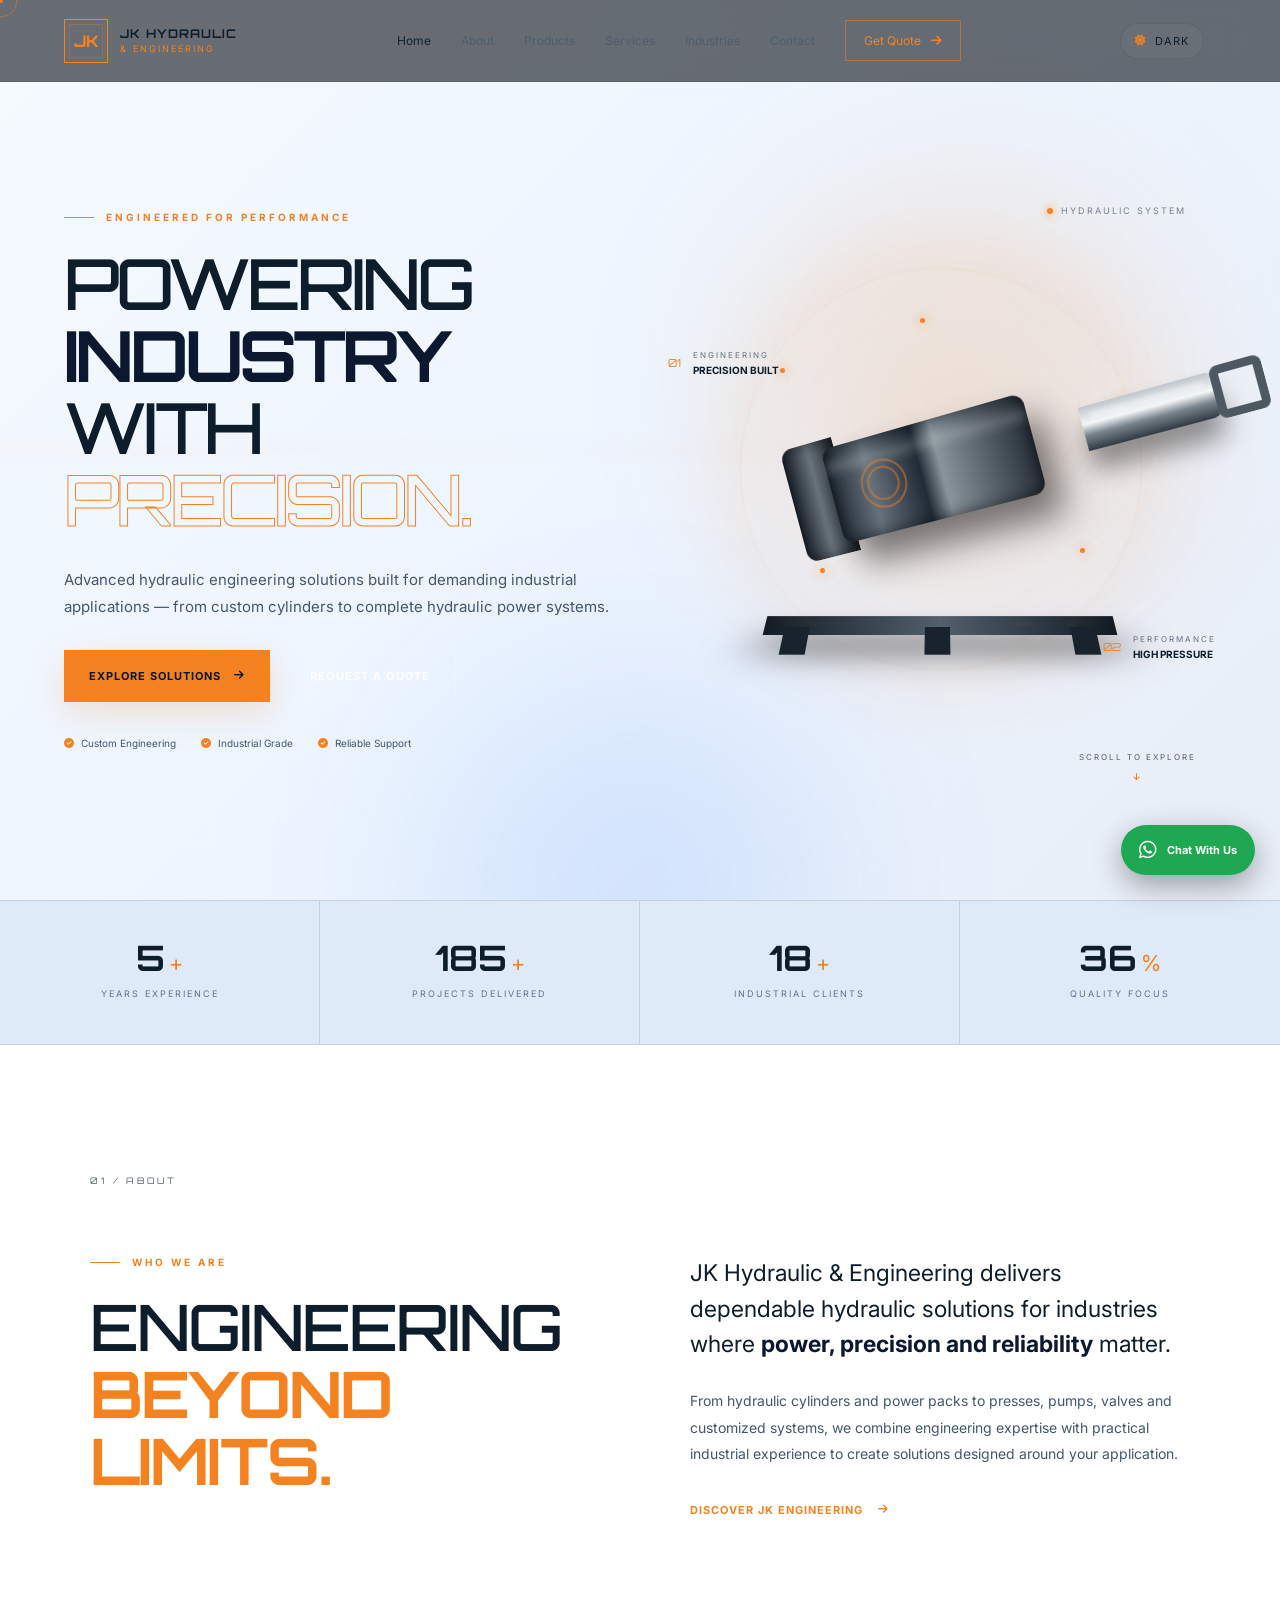
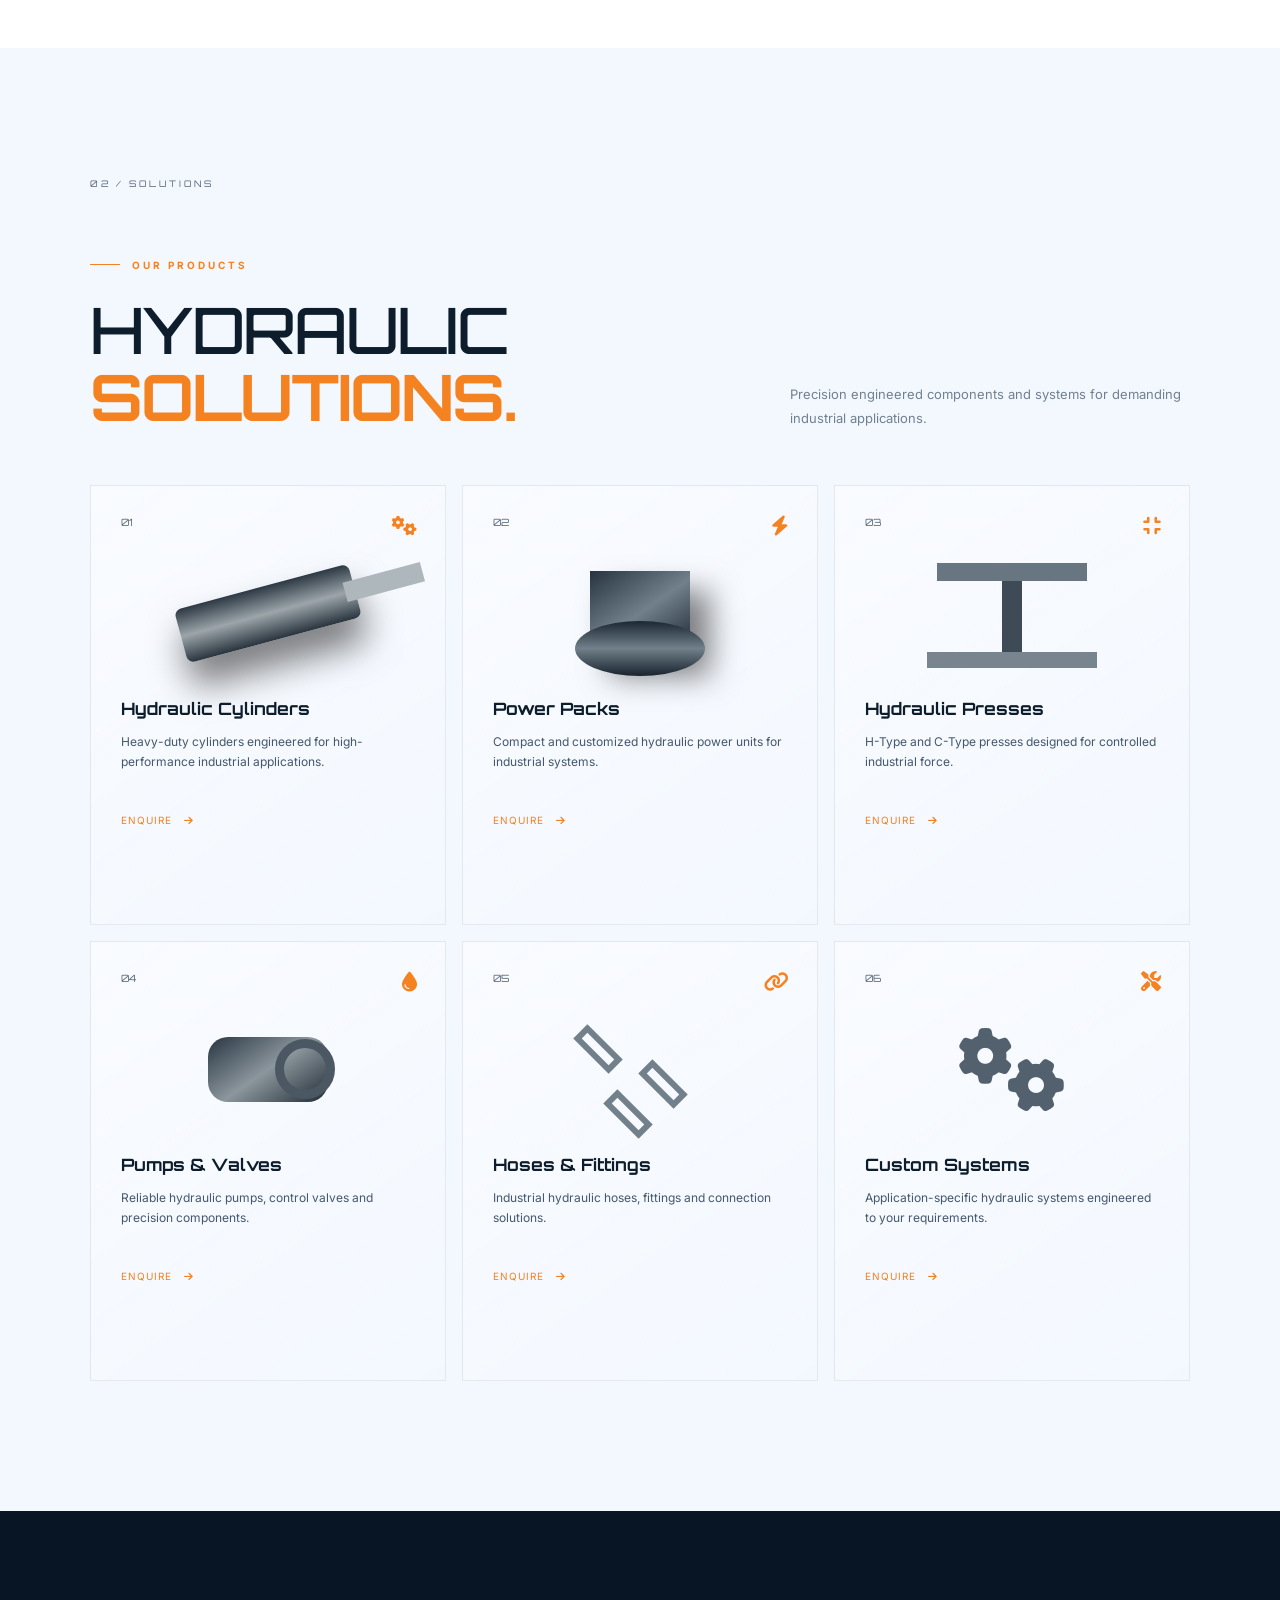
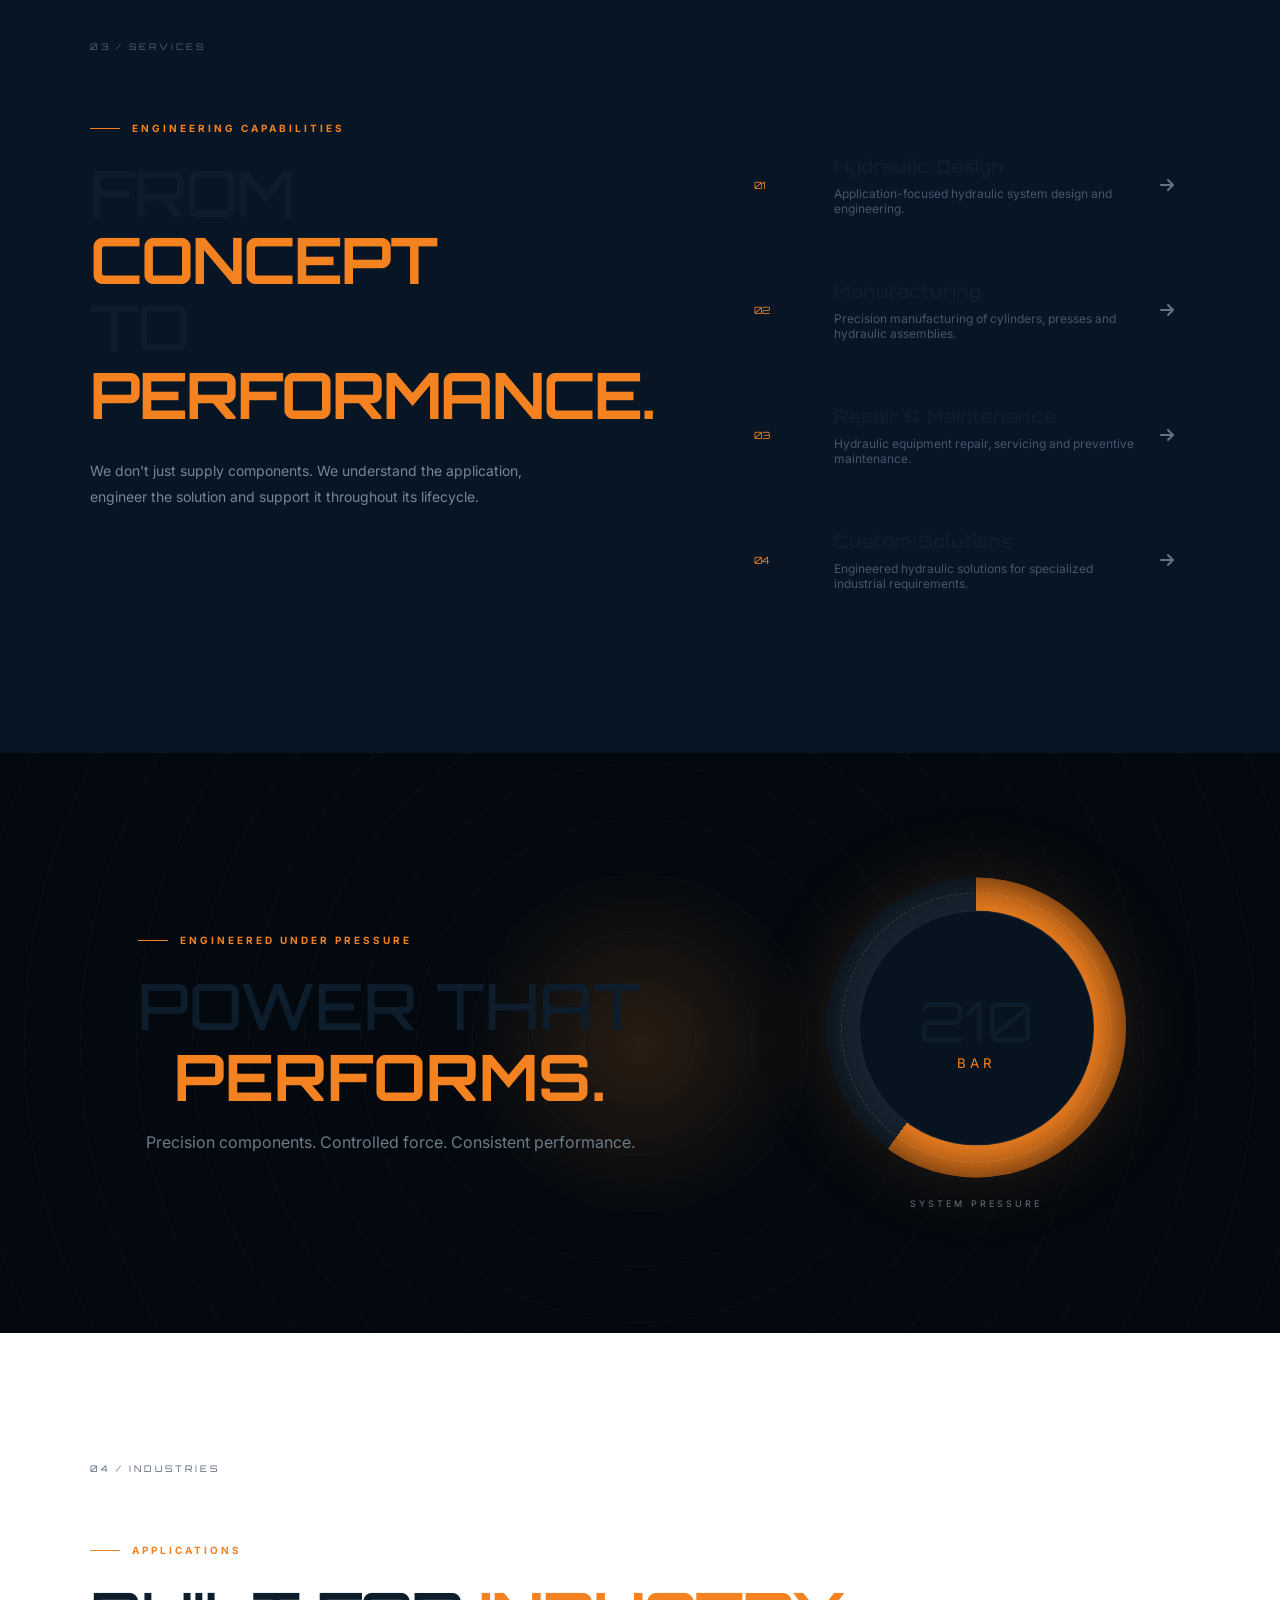
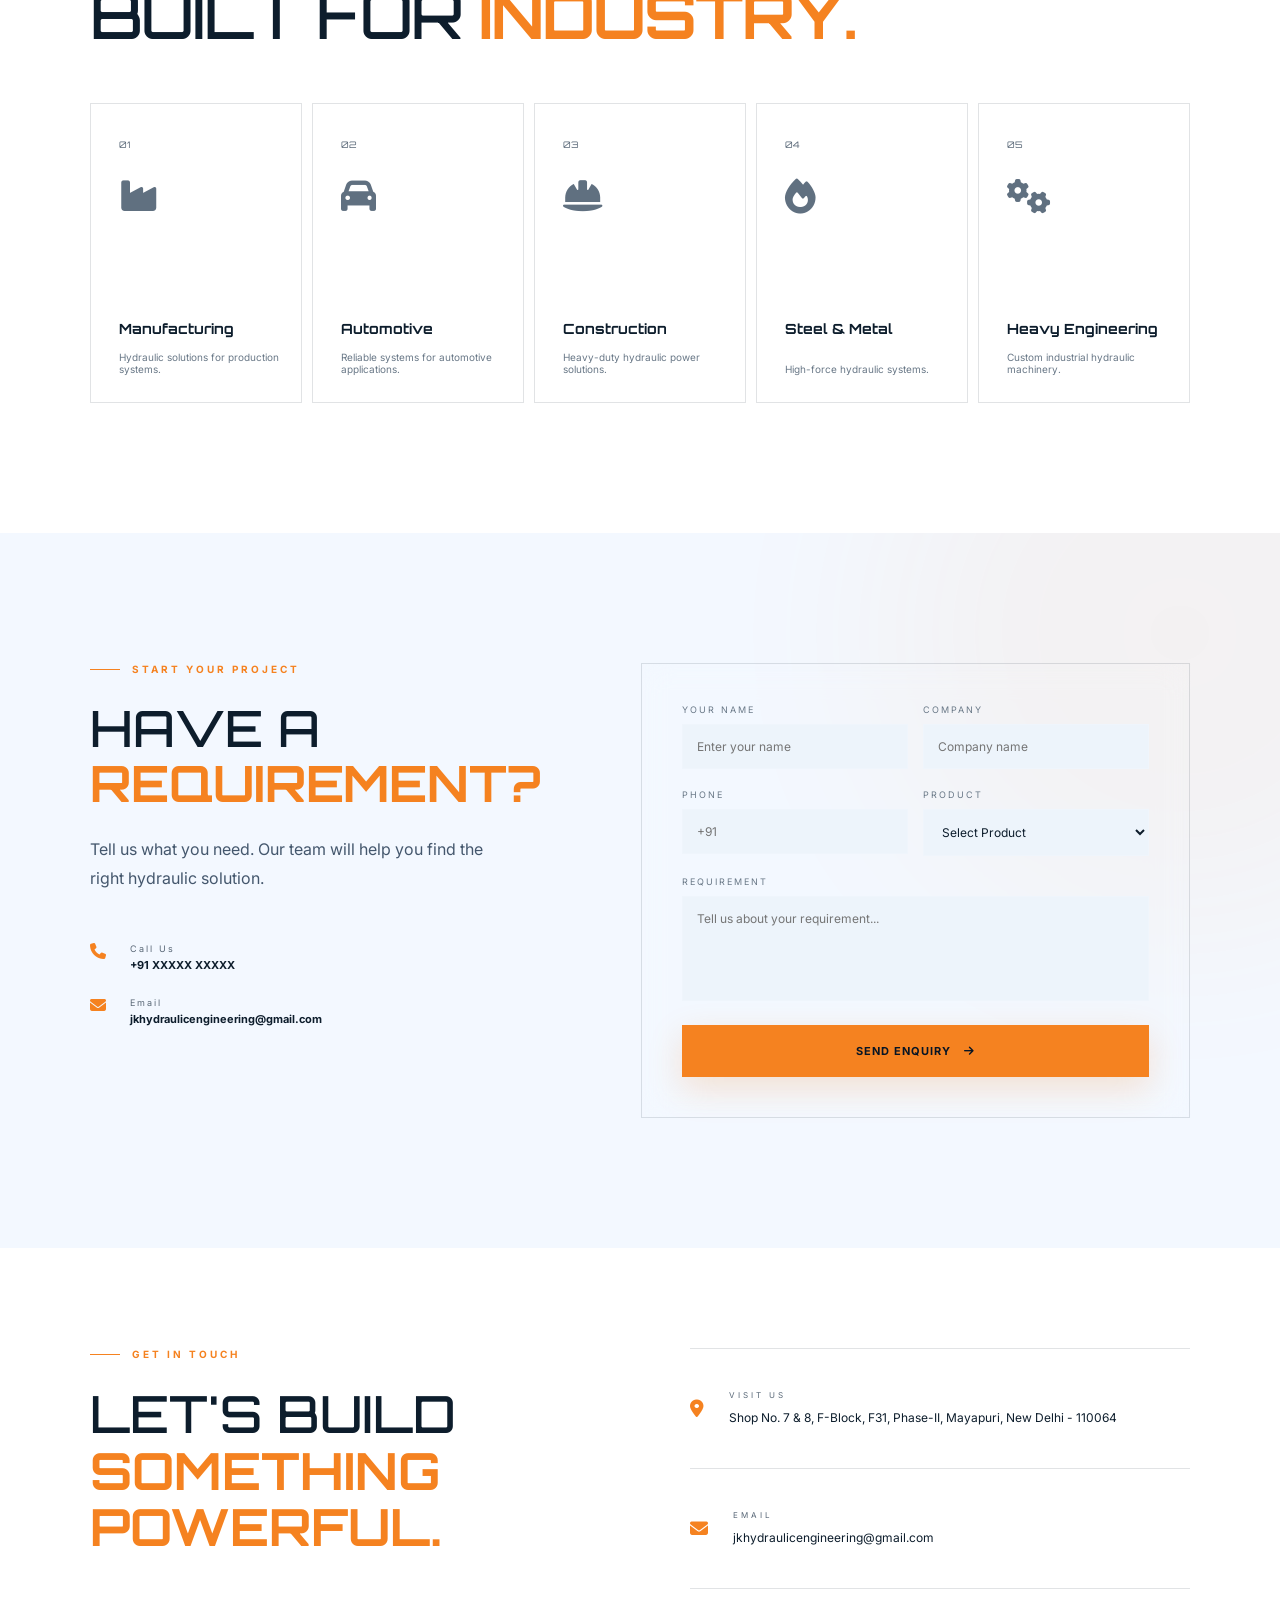
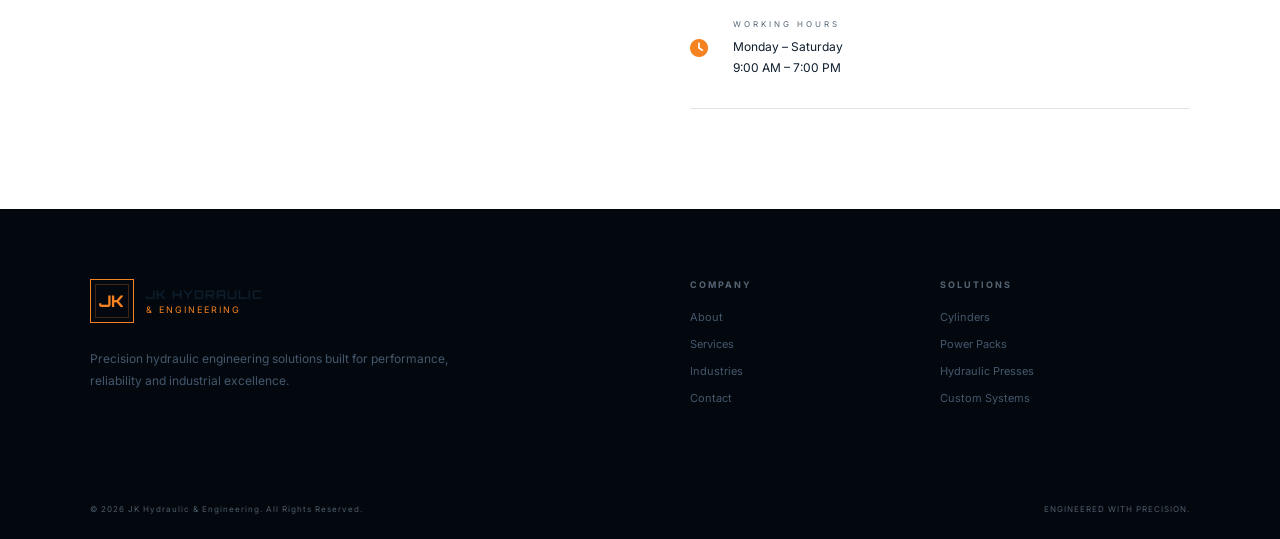
==== commit 7246a00c: "Add root entry point for local hosting Co-authored-by: Copilot <223556219+Copilot@users.noreply.gith" ====
--- a/jk.html
+++ b/jk.html
@@ -1054,4 +1054,3 @@
 
 </body>
 </html>
-```
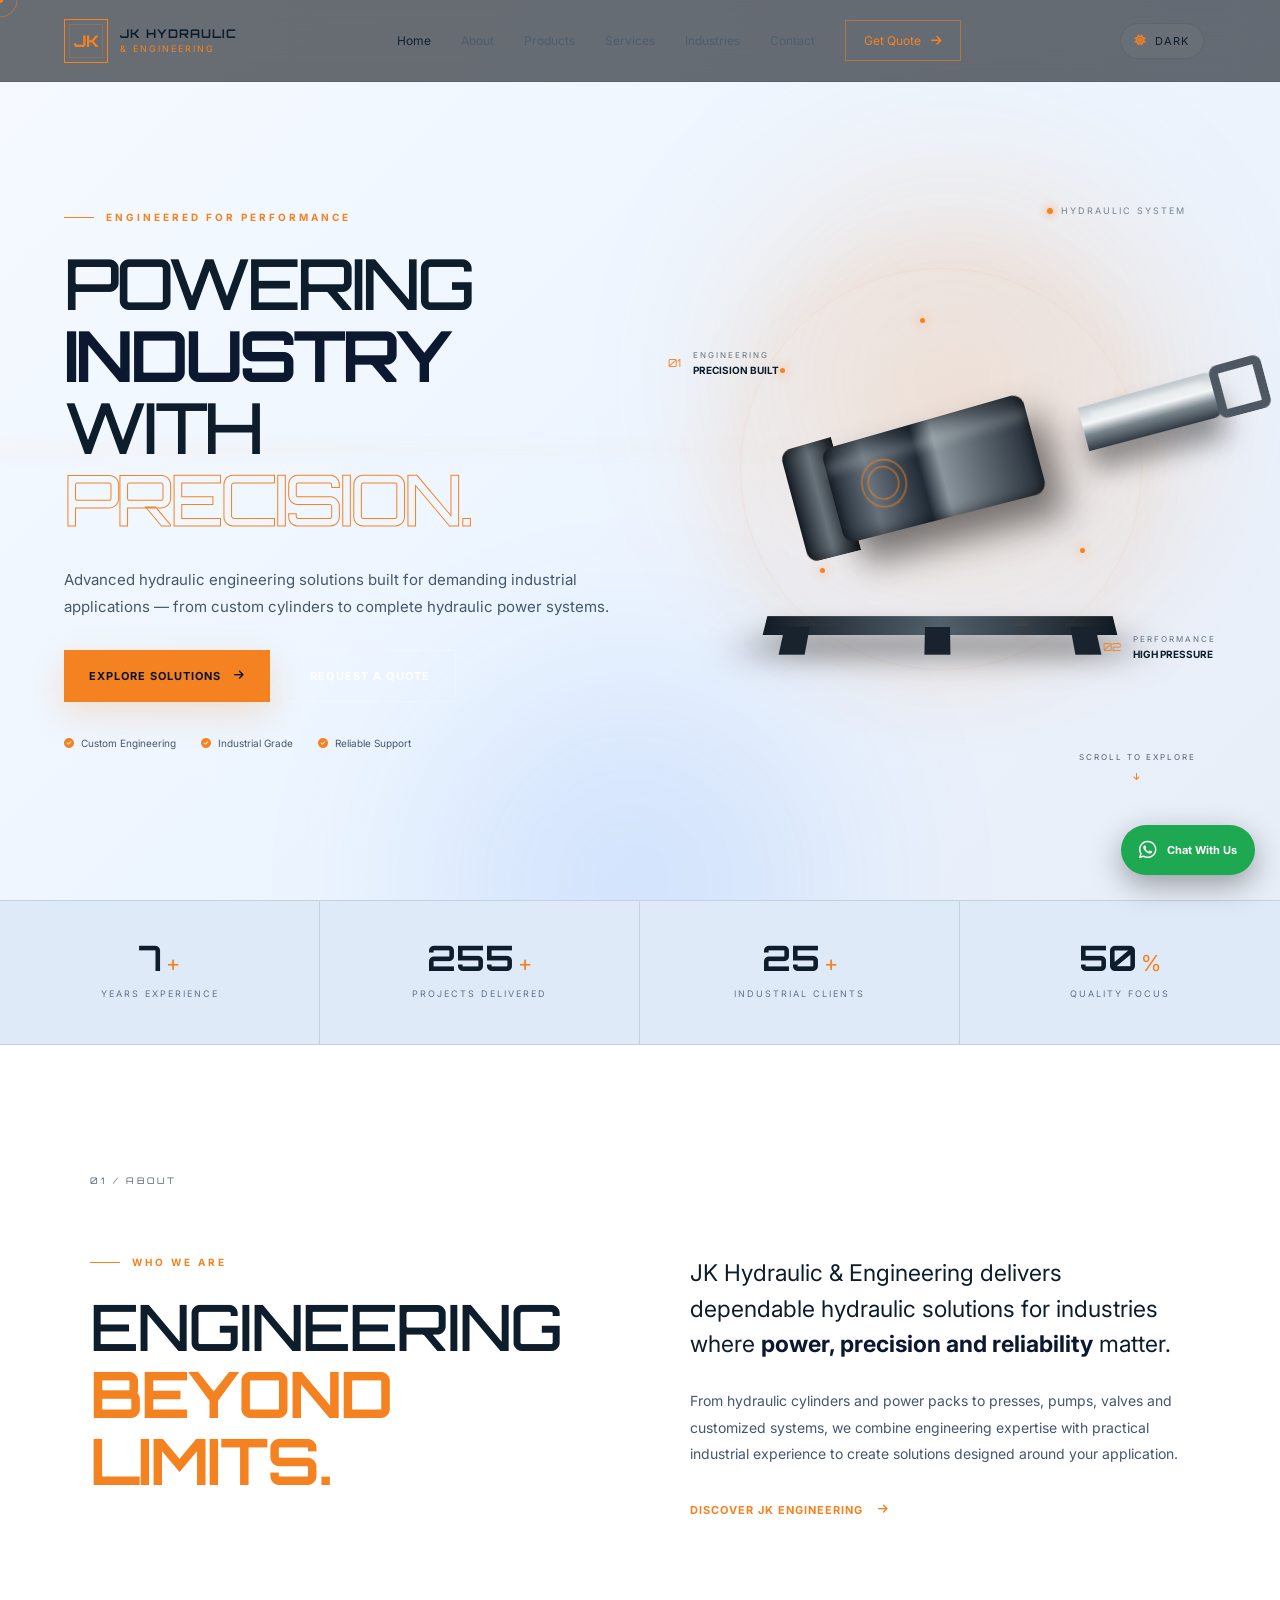
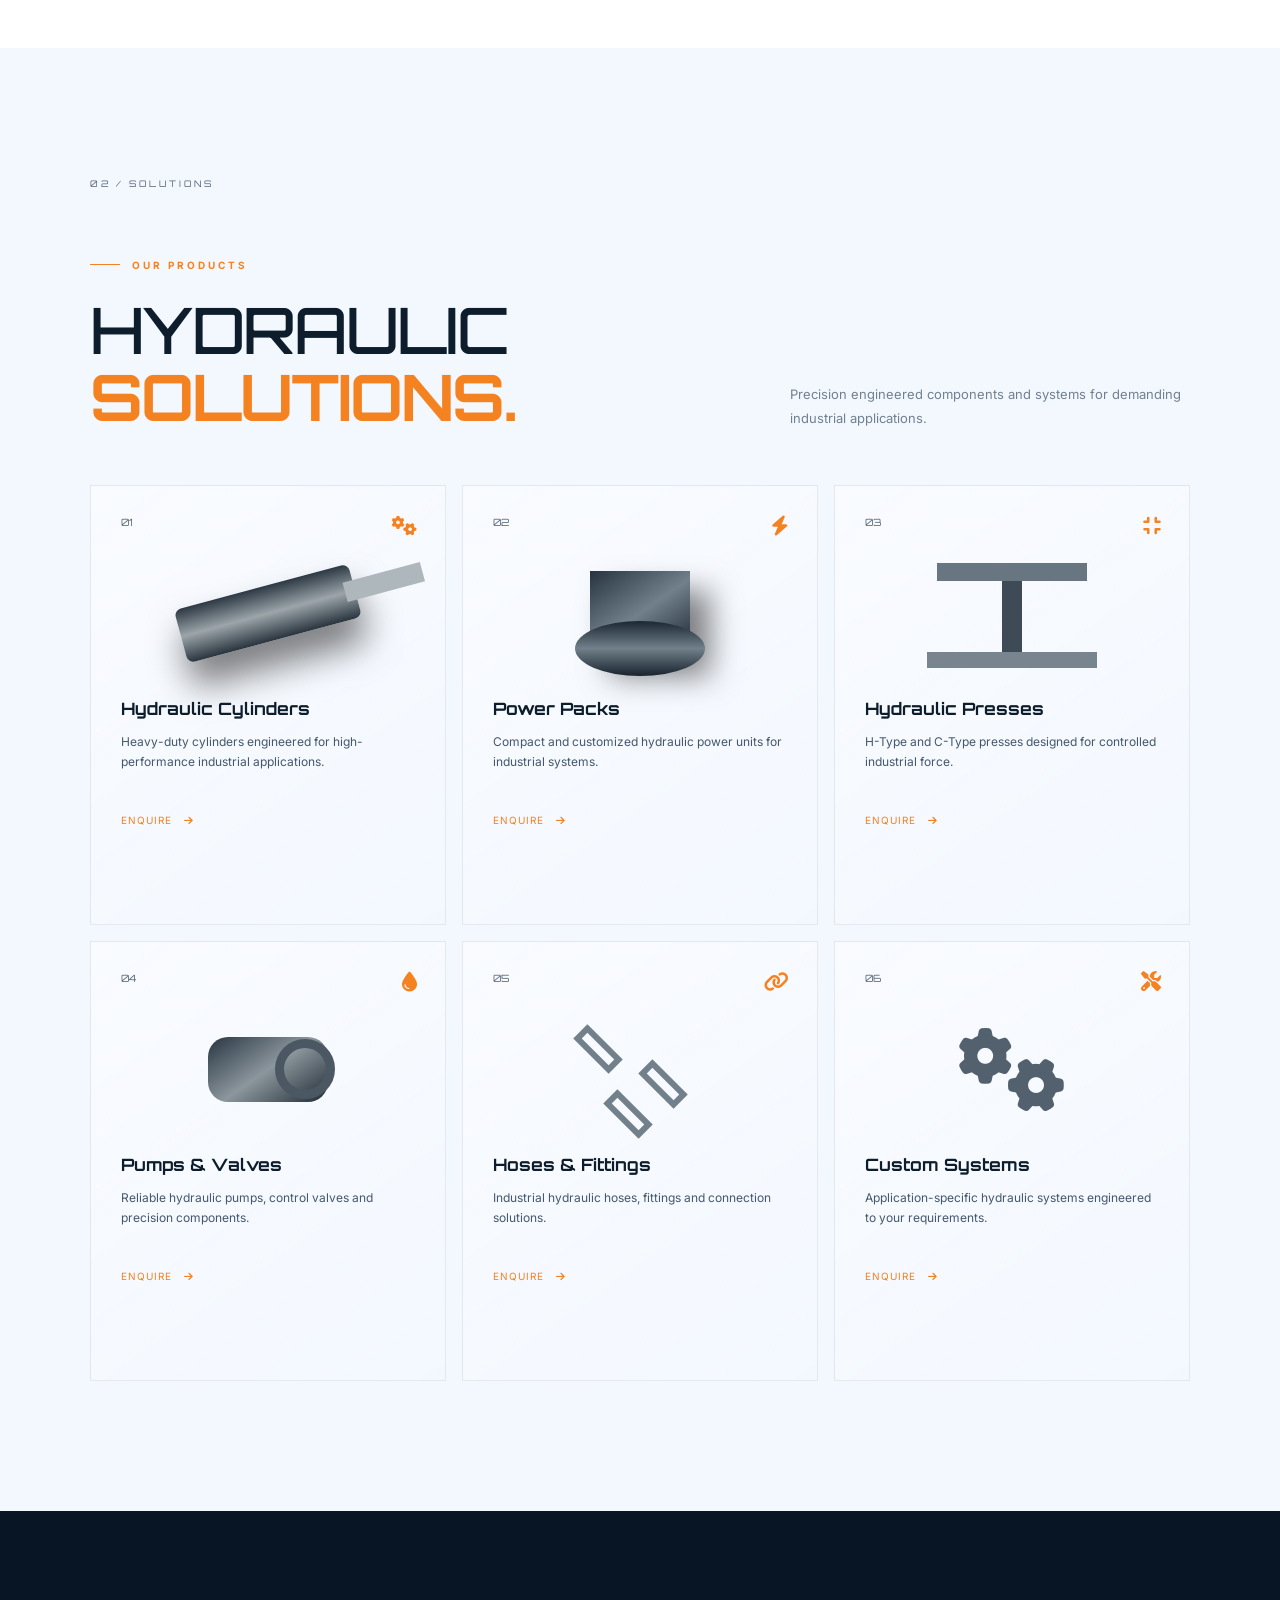
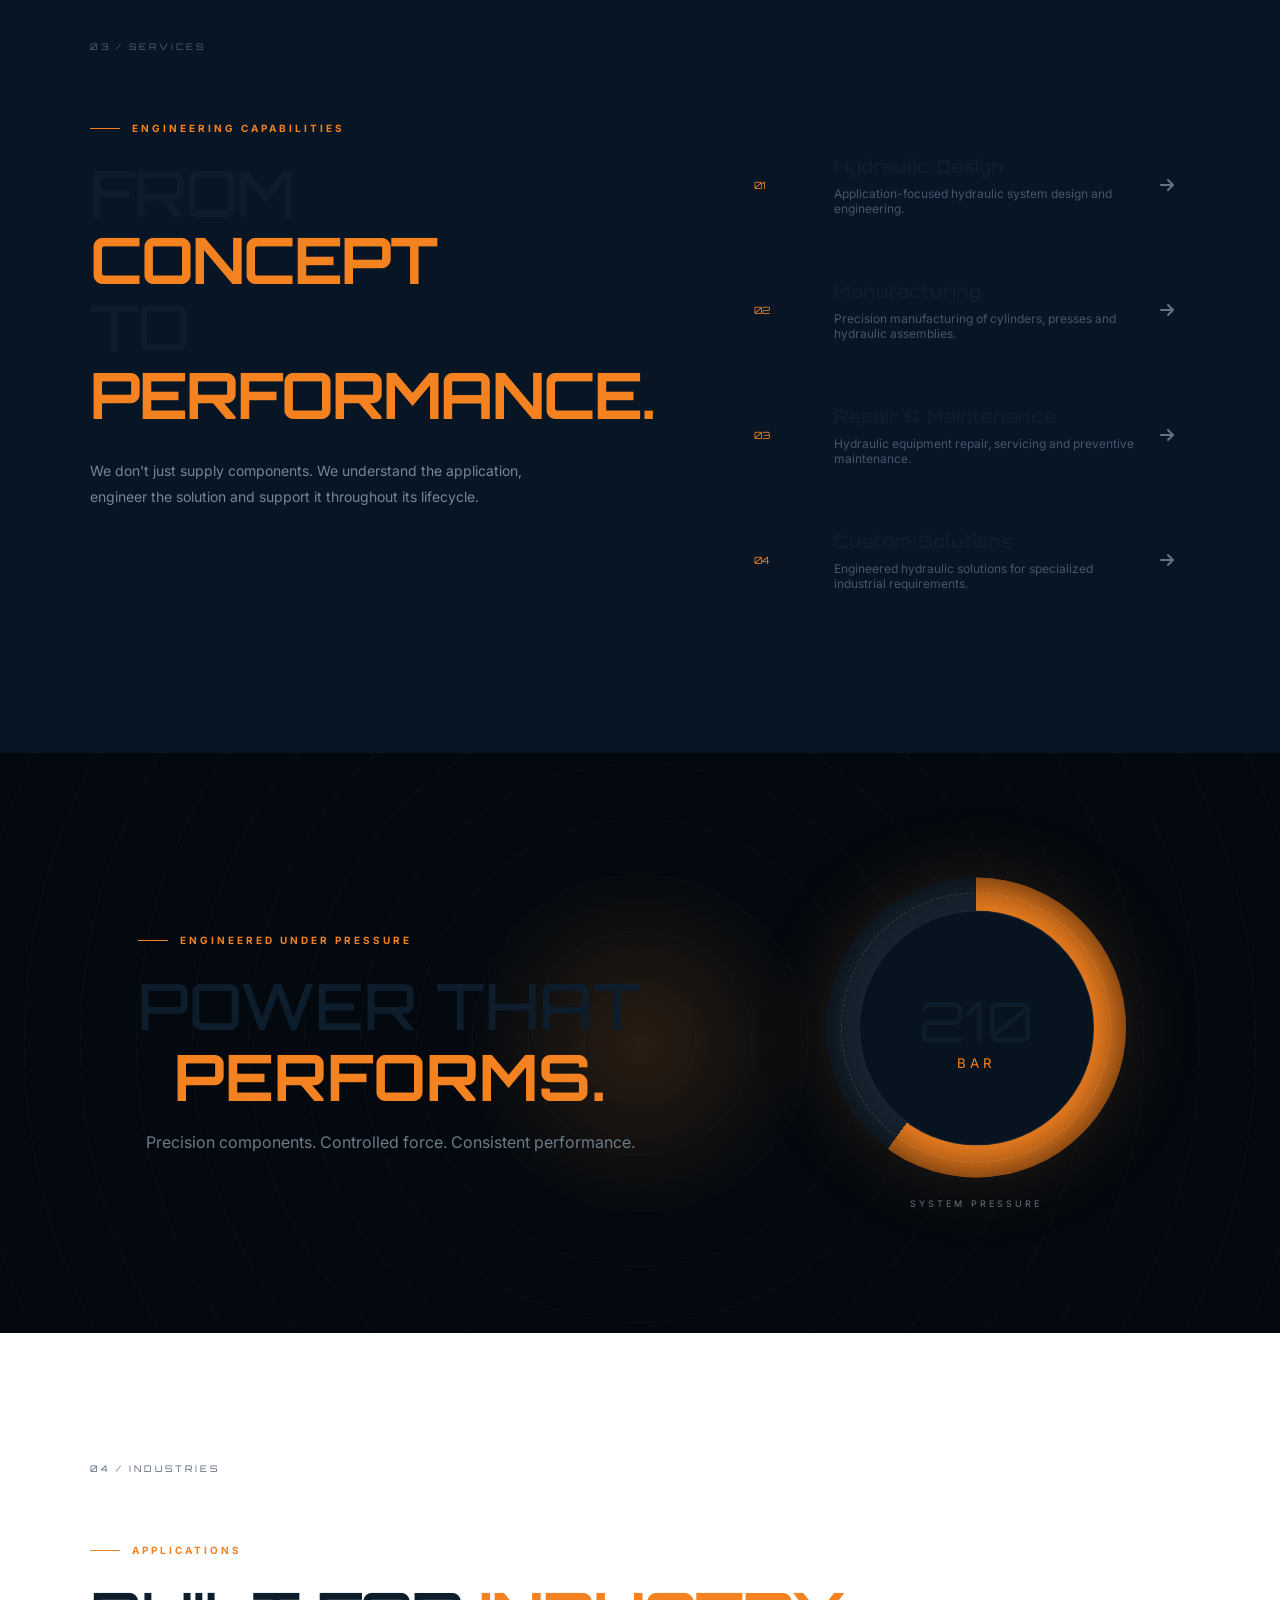
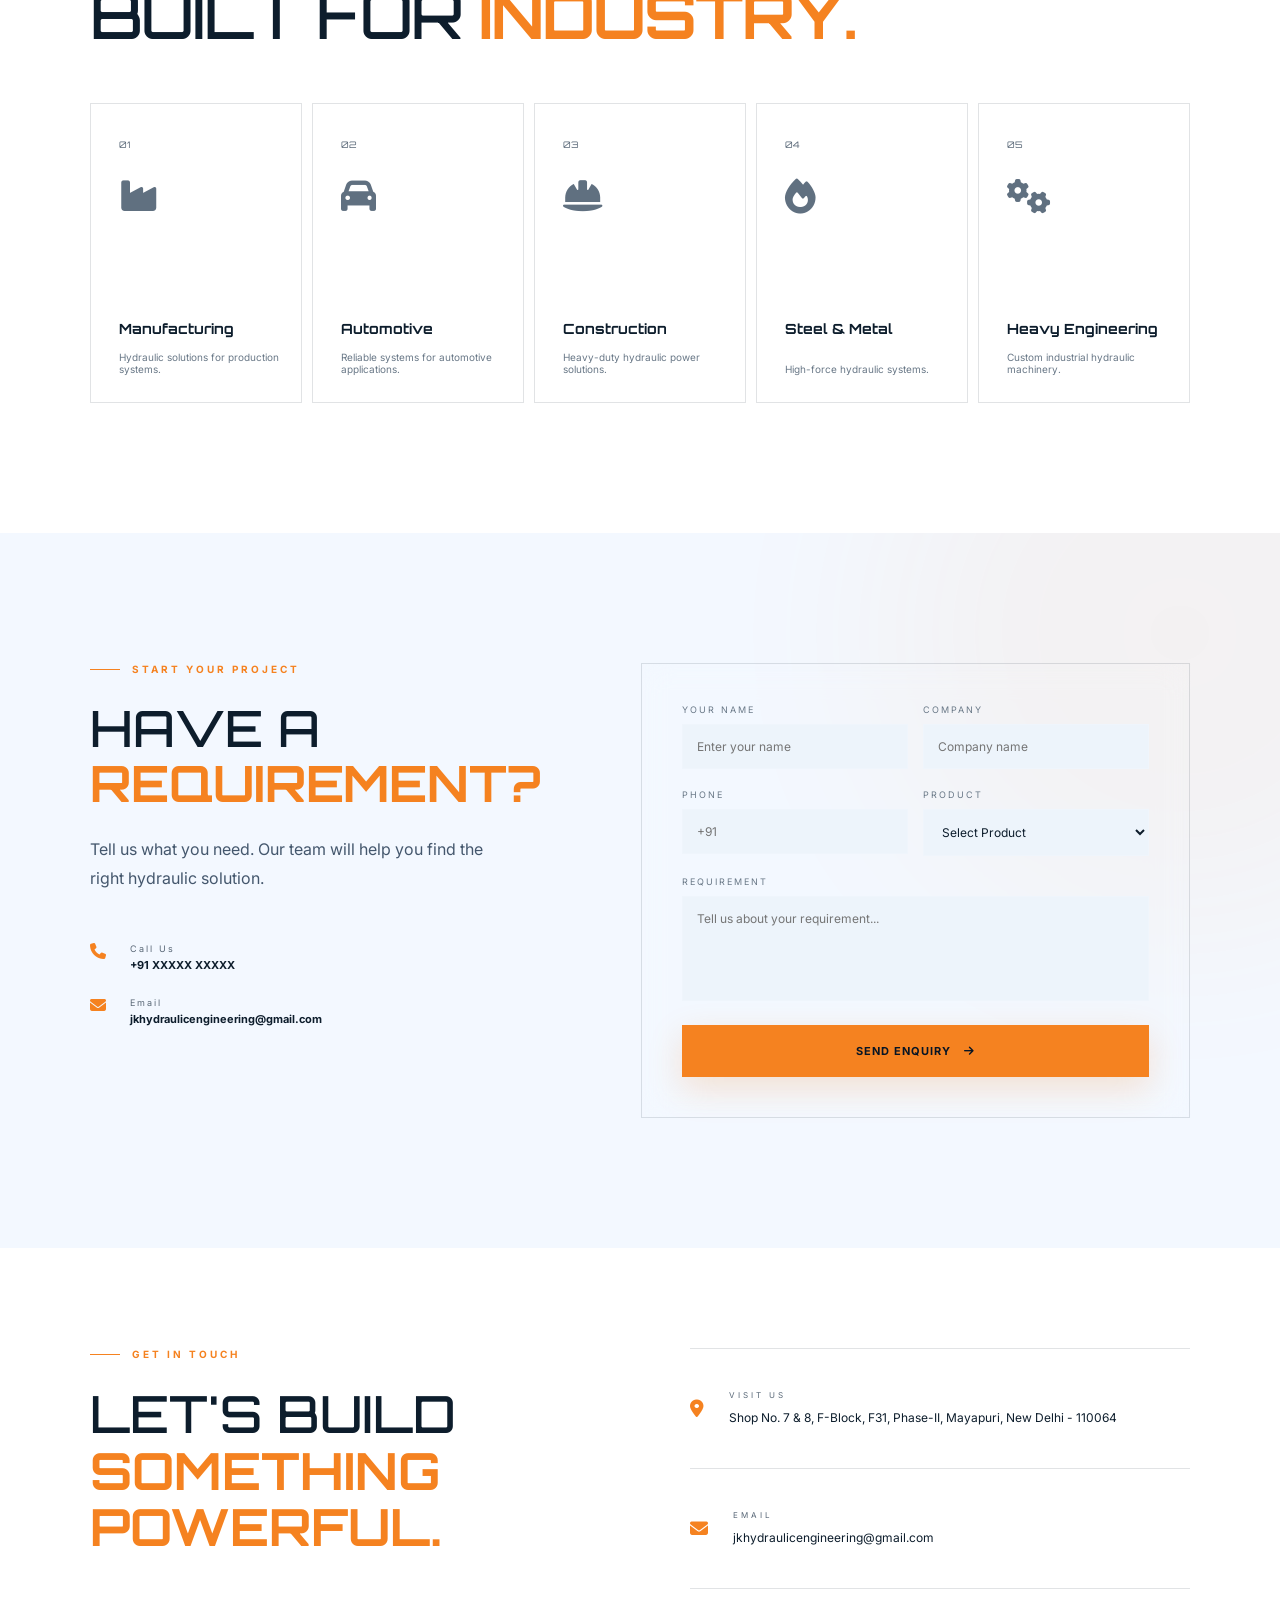
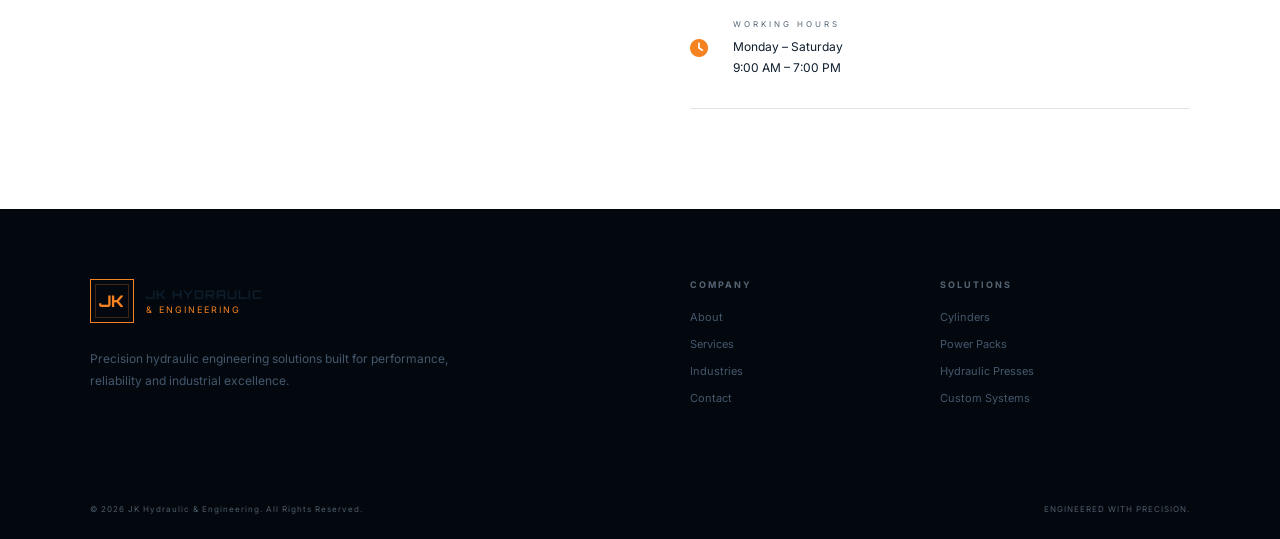
==== commit b437f4f5: "Improve mobile website responsiveness Co-authored-by: Copilot <223556219+Copilot@users.noreply.githu" ====
--- a/jk.html
+++ b/jk.html
@@ -52,7 +52,7 @@
     </a>
 
 
-    <nav class="navbar">
+    <nav class="navbar" id="site-navigation">
 
         <a href="#home" class="active">Home</a>
         <a href="#about">About</a>
@@ -74,7 +74,11 @@
         <span>Light</span>
     </button>
 
-    <button class="menu-btn" id="menuBtn">
+    <button class="menu-btn"
+            id="menuBtn"
+            aria-label="Open navigation menu"
+            aria-controls="site-navigation"
+            aria-expanded="false">
         <span></span>
         <span></span>
         <span></span>
--- a/style.css
+++ b/style.css
@@ -1724,8 +1724,14 @@
     .quote-wrapper,
     .contact,
     .footer-top{
-        grid-template-columns:1fr;
+        grid-template-columns:minmax(0,1fr);
         gap:50px;
+    }
+
+    .quote-wrapper,
+    .quote-text,
+    .quote-form{
+        min-width:0;
     }
 
     .product-grid{
@@ -1785,9 +1791,13 @@
     }
 
     .hero-machine{
-        height:430px;
-        transform:scale(.72);
-        transform-origin:center top;
+        height:350px;
+        margin-top:10px;
+        overflow:hidden;
+    }
+
+    .machine-scene{
+        transform:translate(-50%,-50%) scale(.58);
     }
 
     .stats{
@@ -1835,6 +1845,12 @@
         padding:25px;
     }
 
+    .quote-form input,
+    .quote-form select,
+    .quote-form textarea{
+        min-width:0;
+    }
+
     .form-row{
         grid-template-columns:1fr;
         gap:0;
